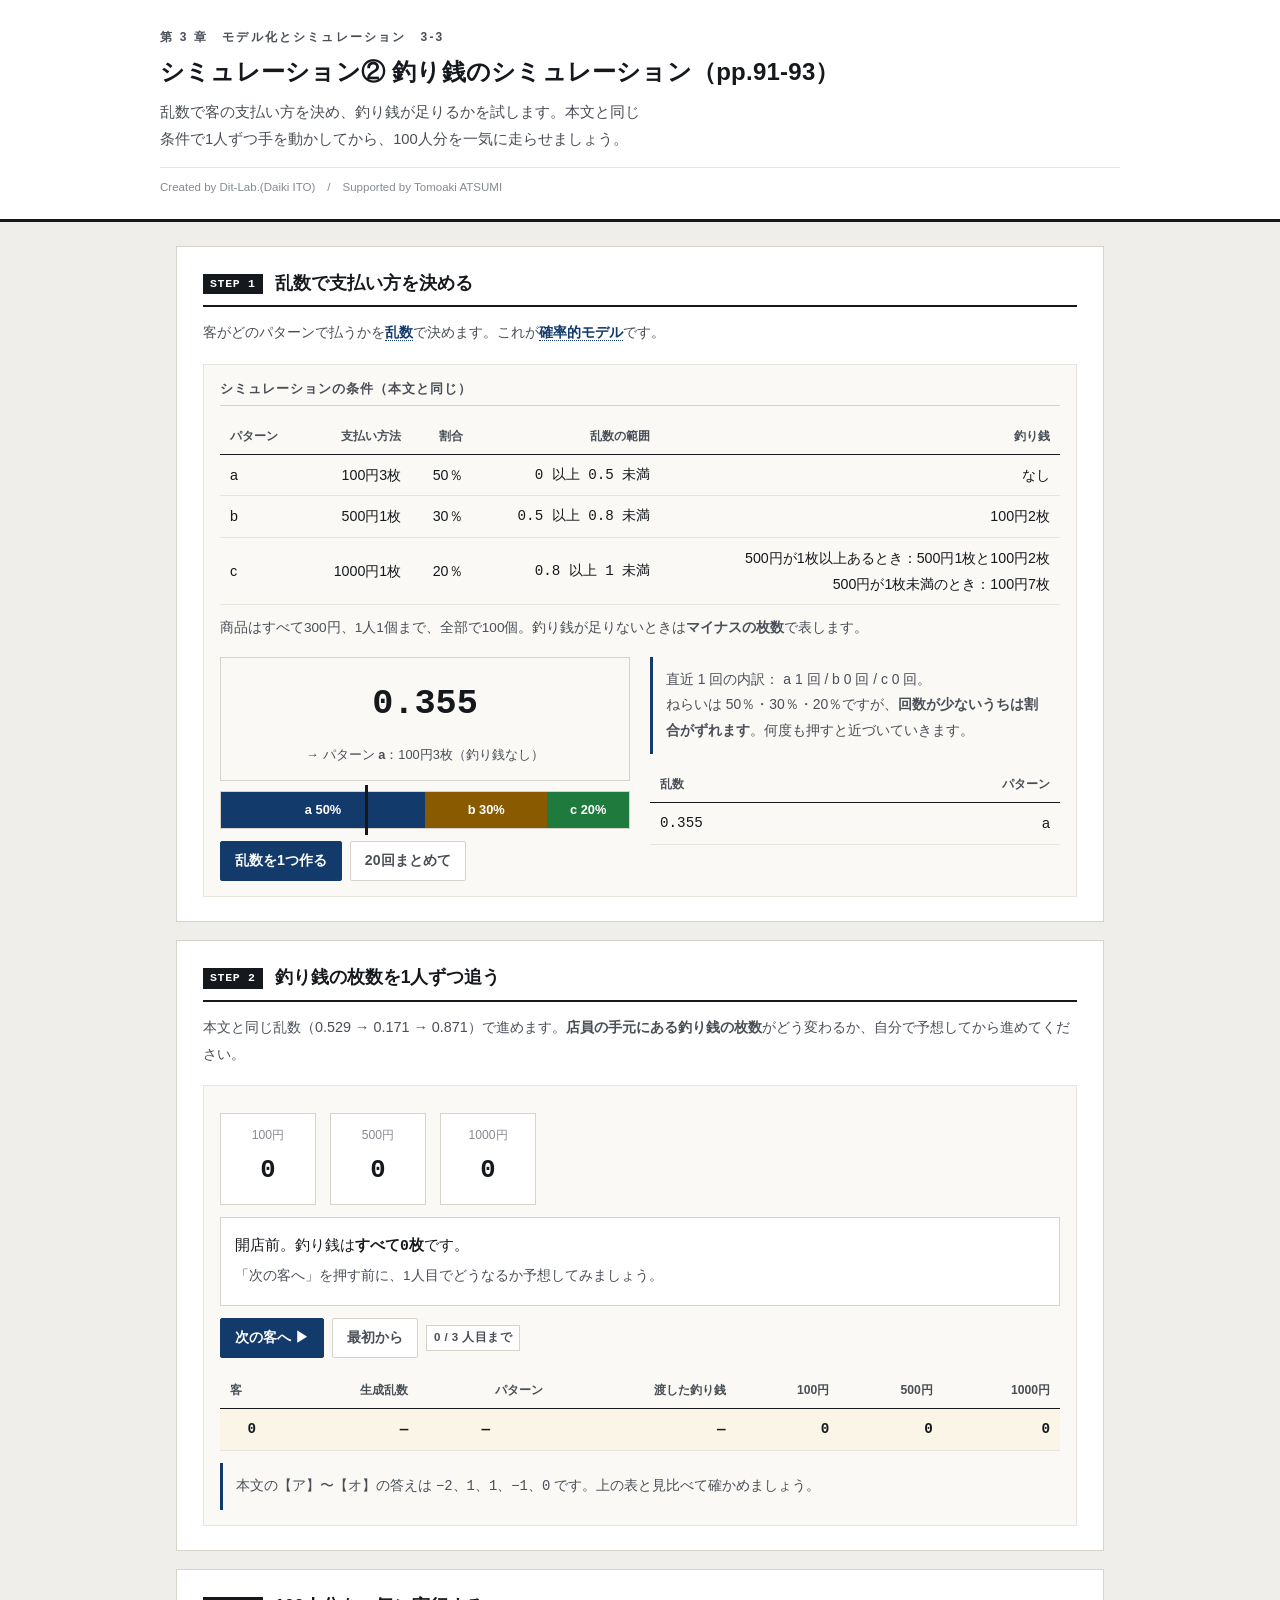
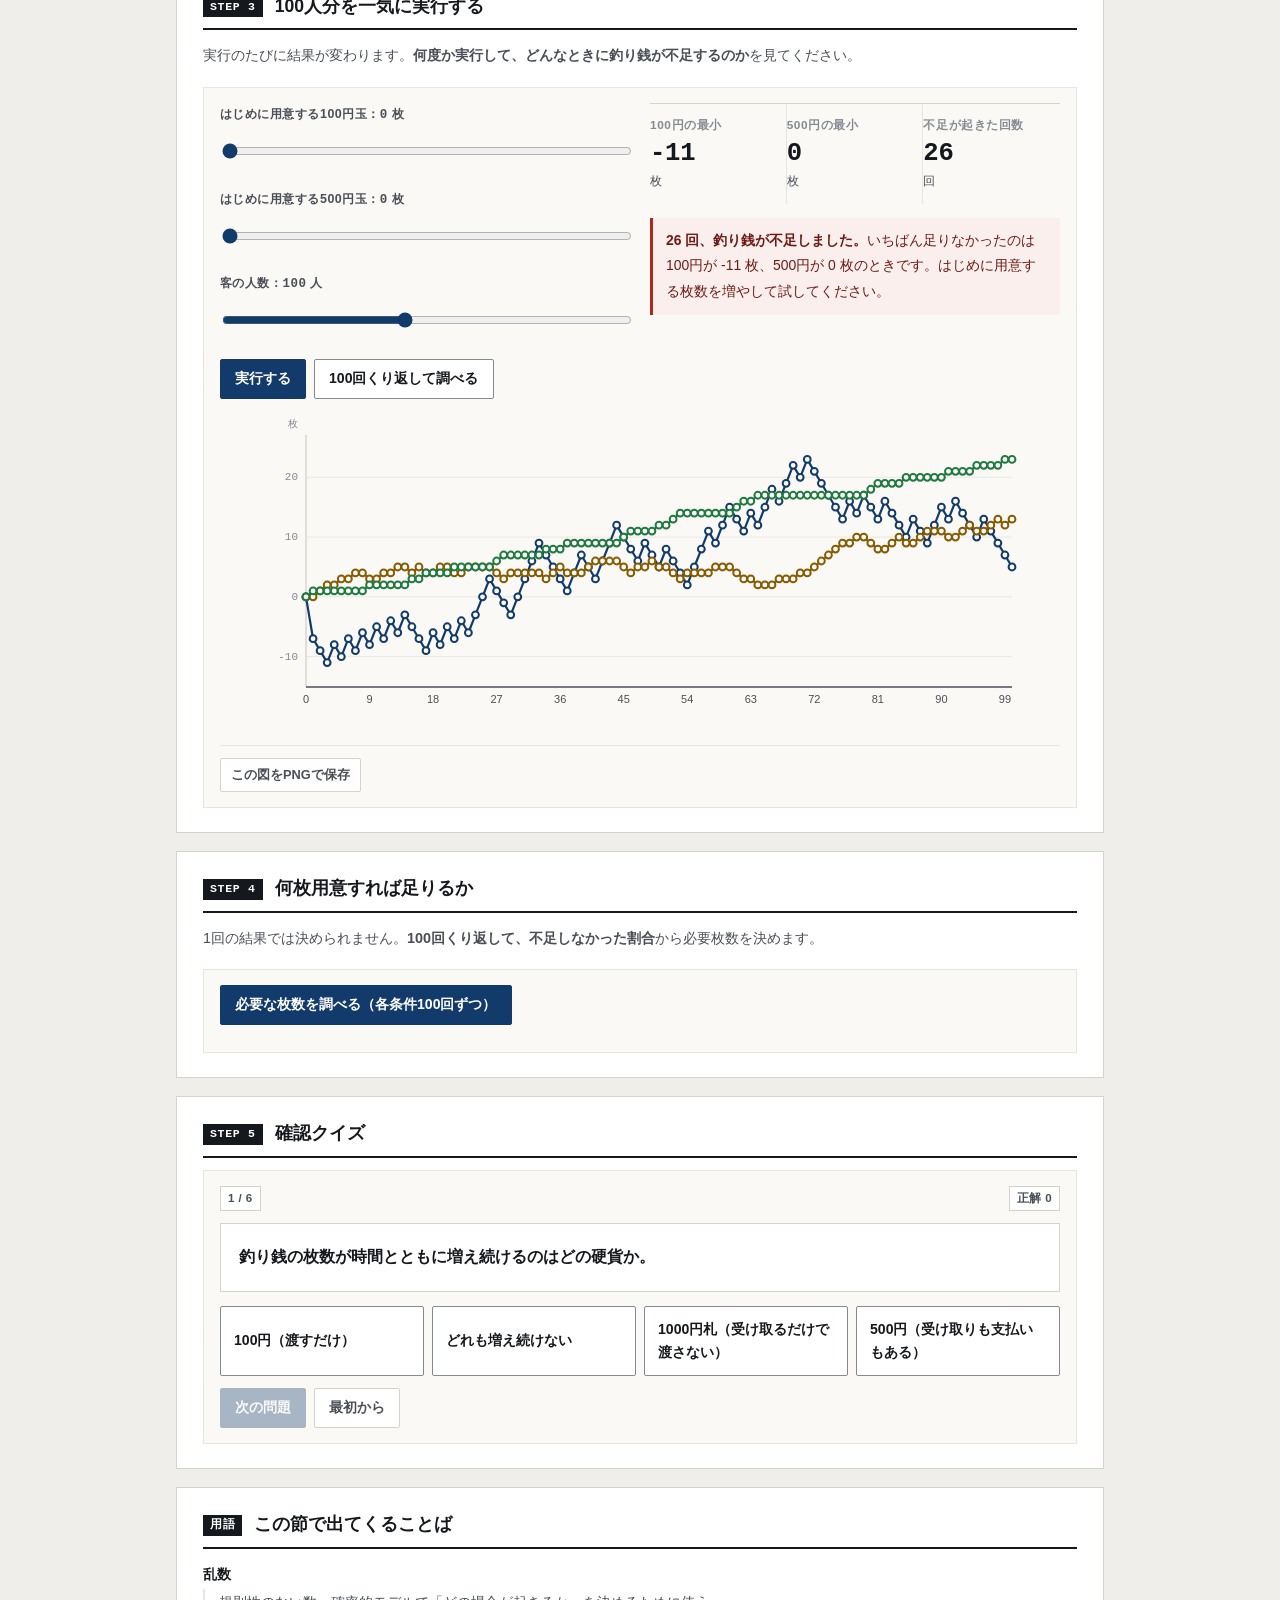
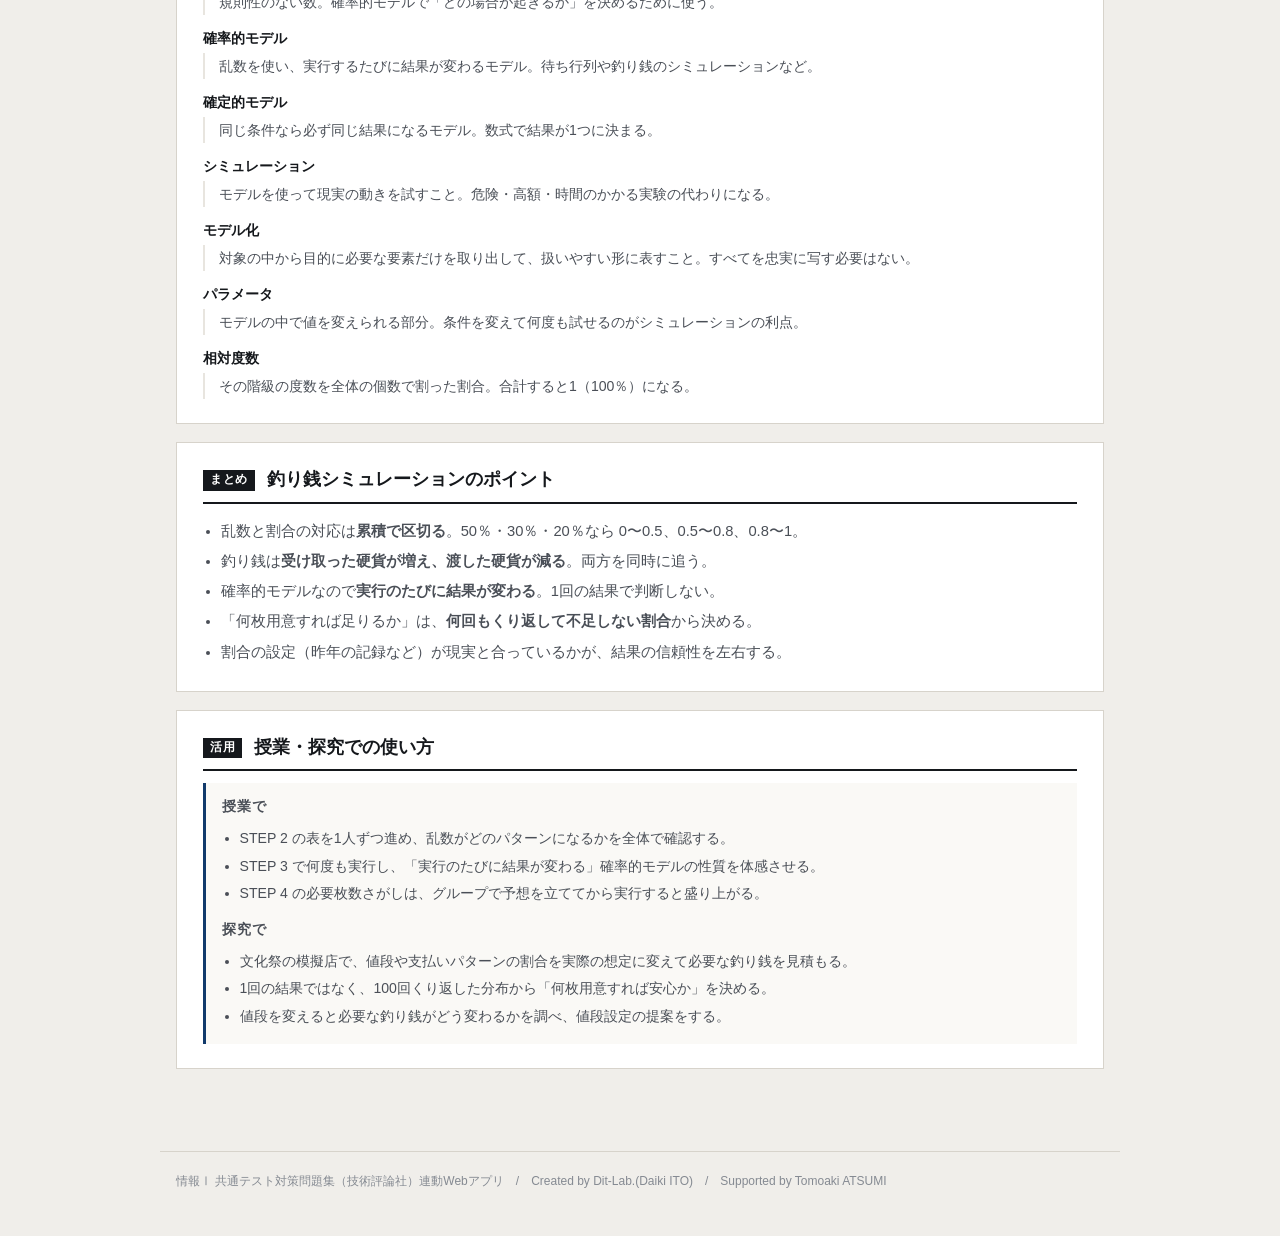
==== index.html @ d1edda66 "feat: Streamlit版を静的Webアプリ化。本文と同じ乱数で1人ずつ追跡・必要枚数の探索に対応" ====
<!DOCTYPE html>
<html lang="ja">
<head>
<meta charset="UTF-8">
<meta name="viewport" content="width=device-width, initial-scale=1.0">
<title>シミュレーション② 釣り銭のシミュレーション｜情報Ⅰ共通テスト対策問題集</title>
<meta name="description" content="乱数で客の支払い方を決め、釣り銭が足りるかを試します。本文と同じ条件で1人ずつ手を動かしてから、100人分を一気に走らせましょう。">
<link rel="icon" href="data:image/svg+xml,%3Csvg xmlns=%22http://www.w3.org/2000/svg%22 viewBox=%220 0 32 32%22%3E%3Crect width=%2232%22 height=%2232%22 fill=%22%2315181c%22/%3E%3Ctext x=%2216%22 y=%2222%22 font-size=%2218%22 font-family=%22monospace%22 fill=%22%23fff%22 text-anchor=%22middle%22%3E01%3C/text%3E%3C/svg%3E">
<link rel="stylesheet" href="css/style.css">
<link rel="stylesheet" href="css/app.css">
</head>
<body>

<header class="app-header">
  <div class="inner">
    <span class="eyebrow">第 3 章　モデル化とシミュレーション　3-3</span>
    <h1>シミュレーション② 釣り銭のシミュレーション（pp.91-93）</h1>
    <p class="lead">乱数で客の支払い方を決め、釣り銭が足りるかを試します。本文と同じ条件で1人ずつ手を動かしてから、100人分を一気に走らせましょう。</p>
    <p class="credit">Created by Dit-Lab.(Daiki ITO)　/　Supported by Tomoaki ATSUMI</p>
  </div>
</header>

<main class="wrap">
  <section class="step" id="step1">
    <h2><span class="no">STEP 1</span>乱数で支払い方を決める</h2>
    <p class="desc">客がどのパターンで払うかを<span class="term" data-t="乱数">乱数</span>で決めます。これが<span class="term" data-t="確率的モデル">確率的モデル</span>です。</p>

    <div class="panel">
      <h3>シミュレーションの条件（本文と同じ）</h3>
      <div class="tbl-scroll">
        <table class="tbl">
          <thead><tr><th>パターン</th><th>支払い方法</th><th>割合</th><th>乱数の範囲</th><th>釣り銭</th></tr></thead>
          <tbody>
            <tr><td>a</td><td>100円3枚</td><td>50％</td><td class="mono">0 以上 0.5 未満</td><td>なし</td></tr>
            <tr><td>b</td><td>500円1枚</td><td>30％</td><td class="mono">0.5 以上 0.8 未満</td><td>100円2枚</td></tr>
            <tr><td>c</td><td>1000円1枚</td><td>20％</td><td class="mono">0.8 以上 1 未満</td><td>500円が1枚以上あるとき：500円1枚と100円2枚<br>500円が1枚未満のとき：100円7枚</td></tr>
          </tbody>
        </table>
      </div>
      <p class="why" style="margin-top:10px">商品はすべて300円、1人1個まで、全部で100個。釣り銭が足りないときは<strong>マイナスの枚数</strong>で表します。</p>

      <div class="grid c2" style="margin-top:16px">
        <div>
          <div class="dice" id="dice">—<small>ボタンを押すと乱数を1つ作ります</small></div>
          <div class="patwrap">
            <div class="patbar" id="patbar">
              <span style="width:50%;background:#123a6b">a 50%</span>
              <span style="width:30%;background:#8a5a00">b 30%</span>
              <span style="width:20%;background:#1f7a3d">c 20%</span>
              <span class="marker" id="marker" style="left:0"></span>
            </div>
          </div>
          <div class="btn-row" style="margin-top:12px">
            <button class="btn primary" id="roll">乱数を1つ作る</button>
            <button class="btn ghost" id="roll20">20回まとめて</button>
          </div>
        </div>
        <div>
          <div class="note" id="diceNote">乱数が0.5未満ならパターンa、0.5以上0.8未満ならb、0.8以上ならcです。</div>
          <div class="tbl-scroll" style="margin-top:12px"><table class="tbl" id="rollTable"></table></div>
        </div>
      </div>
    </div>
  </section>

  <section class="step" id="step2">
    <h2><span class="no">STEP 2</span>釣り銭の枚数を1人ずつ追う</h2>
    <p class="desc">本文と同じ乱数（0.529 → 0.171 → 0.871）で進めます。<strong>店員の手元にある釣り銭の枚数</strong>がどう変わるか、自分で予想してから進めてください。</p>

    <div class="panel">
      <div class="coins" id="coins"></div>
      <div class="stepbox" id="stepBox" style="margin-top:12px;border:1px solid var(--rule);background:var(--paper);padding:14px;font-family:var(--mono);font-size:.92rem;line-height:2"></div>
      <div class="btn-row" style="margin-top:12px">
        <button class="btn primary" id="nextCust">次の客へ ▶</button>
        <button class="btn ghost" id="resetCust">最初から</button>
        <span class="badge" id="custBadge"></span>
      </div>
      <div class="tbl-scroll" style="margin-top:14px"><table class="tbl" id="simTable"></table></div>
      <div class="note info" style="margin-top:12px">
        本文の【ア】〜【オ】の答えは <span class="mono">−2、1、1、−1、0</span> です。上の表と見比べて確かめましょう。
      </div>
    </div>
  </section>

  <section class="step" id="step3">
    <h2><span class="no">STEP 3</span>100人分を一気に実行する</h2>
    <p class="desc">実行のたびに結果が変わります。<strong>何度か実行して、どんなときに釣り銭が不足するのか</strong>を見てください。</p>
    <div class="panel">
      <div class="grid c2">
        <div>
          <label class="fld" for="init100">はじめに用意する100円玉：<span class="mono" id="init100V">0</span> 枚</label>
          <input type="range" id="init100" min="0" max="60" step="1" value="0">
          <label class="fld" style="margin-top:10px" for="init500">はじめに用意する500円玉：<span class="mono" id="init500V">0</span> 枚</label>
          <input type="range" id="init500" min="0" max="40" step="1" value="0">
          <label class="fld" style="margin-top:10px" for="nCust">客の人数：<span class="mono" id="nCustV">100</span> 人</label>
          <input type="range" id="nCust" min="20" max="200" step="10" value="100">
          <div class="btn-row" style="margin-top:12px">
            <button class="btn primary" id="run100">実行する</button>
            <button class="btn" id="run100x">100回くり返して調べる</button>
          </div>
        </div>
        <div>
          <div class="metrics">
            <div class="metric"><div class="k">100円の最小</div><div class="v" id="min100">—</div><div class="s">枚</div></div>
            <div class="metric"><div class="k">500円の最小</div><div class="v" id="min500">—</div><div class="s">枚</div></div>
            <div class="metric"><div class="k">不足が起きた回数</div><div class="v" id="shortCnt">—</div><div class="s">回</div></div>
          </div>
          <div class="note" id="runNote" style="margin-top:14px">「実行する」を押してください。</div>
        </div>
      </div>
      <div id="runChart" style="margin-top:14px"></div>
      <div class="toolbar" id="runTools"></div>
    </div>
  </section>

  <section class="step" id="step4">
    <h2><span class="no">STEP 4</span>何枚用意すれば足りるか</h2>
    <p class="desc">1回の結果では決められません。<strong>100回くり返して、不足しなかった割合</strong>から必要枚数を決めます。</p>
    <div class="panel">
      <div class="btn-row">
        <button class="btn primary" id="findNeed">必要な枚数を調べる（各条件100回ずつ）</button>
      </div>
      <div class="note" id="needNote" hidden style="margin-top:12px"></div>
      <div class="tbl-scroll" style="margin-top:12px"><table class="tbl" id="needTable"></table></div>
    </div>
  </section>

  <section class="step" id="step5">
    <h2><span class="no">STEP 5</span>確認クイズ</h2>
    <div class="panel">
      <div class="qhead">
        <span class="badge" id="qProgress">1 / 1</span>
        <span class="badge">正解 <span class="score" id="qScore">0</span></span>
      </div>
      <div class="card-q"><div class="q-scene" id="qText"></div></div>
      <div class="choice4" id="qChoices"></div>
      <div class="note" id="qFb" hidden style="margin-top:12px"></div>
      <div class="btn-row" style="margin-top:12px">
        <button class="btn primary" id="qNext" disabled>次の問題</button>
        <button class="btn ghost" id="qReset">最初から</button>
      </div>
    </div>
  </section>

  <section class="step" id="glossary">
    <h2><span class="no">用語</span>この節で出てくることば</h2>
    <div id="glossBox"></div>
  </section>

  <section class="step">
    <h2><span class="no">まとめ</span>釣り銭シミュレーションのポイント</h2>
    <ul style="margin:0;padding-left:1.2em;color:var(--ink-2);font-size:.92rem;line-height:2.05">
      <li>乱数と割合の対応は<strong>累積で区切る</strong>。50％・30％・20％なら 0〜0.5、0.5〜0.8、0.8〜1。</li>
      <li>釣り銭は<strong>受け取った硬貨が増え、渡した硬貨が減る</strong>。両方を同時に追う。</li>
      <li>確率的モデルなので<strong>実行のたびに結果が変わる</strong>。1回の結果で判断しない。</li>
      <li>「何枚用意すれば足りるか」は、<strong>何回もくり返して不足しない割合</strong>から決める。</li>
      <li>割合の設定（昨年の記録など）が現実と合っているかが、結果の信頼性を左右する。</li>
    </ul>
  </section>

  <section class="step">
    <h2><span class="no">活用</span>授業・探究での使い方</h2>
    <div class="use-note">
      <h3>授業で</h3>
      <ul>
        <li>STEP 2 の表を1人ずつ進め、乱数がどのパターンになるかを全体で確認する。</li>
        <li>STEP 3 で何度も実行し、「実行のたびに結果が変わる」確率的モデルの性質を体感させる。</li>
        <li>STEP 4 の必要枚数さがしは、グループで予想を立ててから実行すると盛り上がる。</li>
      </ul>
      <h3 style="margin-top:12px">探究で</h3>
      <ul>
        <li>文化祭の模擬店で、値段や支払いパターンの割合を実際の想定に変えて必要な釣り銭を見積もる。</li>
        <li>1回の結果ではなく、100回くり返した分布から「何枚用意すれば安心か」を決める。</li>
        <li>値段を変えると必要な釣り銭がどう変わるかを調べ、値段設定の提案をする。</li>
      </ul>
    </div>
  </section>

</main>

<footer class="app-footer">
  情報Ⅰ 共通テスト対策問題集（技術評論社）連動Webアプリ　/　Created by Dit-Lab.(Daiki ITO)　/　Supported by Tomoaki ATSUMI
</footer>

<script src="js/tools.js"></script>
<script src="js/chart.js"></script>
<script src="js/terms.js"></script>
<script src="js/app.js"></script>
</body>
</html>
---- css/style.css ----
/* =========================================================
   情報Ⅰ 共通テスト対策問題集 — Web アプリ共通スタイル
   紙面（参考書）に寄せた設計。装飾色は使わず、色は意味を持つときだけ。
   ========================================================= */

:root{
  --paper:#ffffff;
  --paper-2:#faf9f6;      /* うすい紙 */
  --bg:#f0eeea;           /* 台紙 */
  --ink:#15181c;
  --ink-2:#4a4f57;
  --ink-3:#858a92;
  --rule:#d7d3cb;         /* 罫線 */
  --rule-2:#e8e5df;
  --accent:#123a6b;       /* 濃紺。主要操作と現在地だけに使う */
  --accent-w:#e9eef6;
  --zero:#c0392b;         /* 左＝0 */
  --one:#1d4ed8;          /* 右＝1 */
  --ok:#1f7a3d;   --ok-bg:#eef6f0;
  --ng:#b3261e;   --ng-bg:#fbefee;
  --warn:#8a5a00; --warn-bg:#fbf5e8;
  --font:"Hiragino Kaku Gothic ProN","Hiragino Sans","Yu Gothic Medium","Yu Gothic",
         "Noto Sans JP",Meiryo,-apple-system,BlinkMacSystemFont,sans-serif;
  --mono:"SFMono-Regular",Menlo,Consolas,"Courier New",monospace;
}

*{box-sizing:border-box}
[hidden]{display:none !important}
html{-webkit-text-size-adjust:100%}
body{
  margin:0; background:var(--bg); color:var(--ink);
  font-family:var(--font); font-size:16px; line-height:1.85;
  font-feature-settings:"palt" 1;
}
h1,h2,h3,h4{line-height:1.45; margin:0; font-weight:700}
p{margin:0 0 .75em} p:last-child{margin-bottom:0}
a{color:var(--accent)}

/* ---------- 標題 ---------- */
.app-header{background:var(--paper); border-bottom:3px solid var(--ink); padding:26px 20px 20px}
.app-header .inner{max-width:960px; margin:0 auto}
.app-header .eyebrow{
  font-size:.75rem; font-weight:700; color:var(--ink-2); letter-spacing:.18em;
  display:block; margin-bottom:7px;
}
.app-header h1{font-size:1.5rem; letter-spacing:.01em}
.app-header .lead{font-size:.92rem; color:var(--ink-2); margin-top:9px; max-width:60ch}
.app-header .credit{
  font-size:.72rem; color:var(--ink-3); margin-top:14px;
  padding-top:9px; border-top:1px solid var(--rule-2);
}

/* ---------- 版面 ---------- */
.wrap{max-width:960px; margin:0 auto; padding:24px 16px 64px}
.step{background:var(--paper); border:1px solid var(--rule); padding:24px 26px; margin-bottom:18px}
.step > h2{
  display:flex; align-items:baseline; gap:12px; font-size:1.1rem;
  padding-bottom:9px; border-bottom:2px solid var(--ink); margin-bottom:12px;
}
.step > h2 .no{
  flex:none; font-family:var(--mono); font-size:.72rem; font-weight:700;
  background:var(--ink); color:var(--paper); padding:2px 7px; letter-spacing:.06em;
  position:relative; top:-2px;
}
.step > .desc{color:var(--ink-2); font-size:.9rem; margin-bottom:18px}
.step[hidden]{display:none}

.grid{display:grid; gap:20px}
.grid > *{min-width:0}          /* 子の中身で列が広がるのを防ぐ */
@media(min-width:800px){ .grid.c2{grid-template-columns:1fr 1fr} }

.panel{border:1px solid var(--rule-2); background:var(--paper-2); padding:15px 16px; min-width:0}
.panel > h3{
  font-size:.8rem; font-weight:700; color:var(--ink-2); letter-spacing:.08em;
  margin-bottom:12px; padding-bottom:6px; border-bottom:1px solid var(--rule);
}

/* ---------- 部品 ---------- */
.btn{
  appearance:none; border:1px solid var(--ink-3); background:var(--paper); color:var(--ink);
  font-family:inherit; font-size:.88rem; font-weight:700; padding:8px 14px;
  border-radius:2px; cursor:pointer; min-height:40px; line-height:1.4;
  transition:background .12s, border-color .12s, color .12s;
}
.btn:hover:not(:disabled){background:var(--accent-w); border-color:var(--accent); color:var(--accent)}
.btn:disabled{opacity:.35; cursor:not-allowed}
.btn.primary{background:var(--accent); color:var(--paper); border-color:var(--accent)}
.btn.primary:hover:not(:disabled){background:#0d2c53; color:var(--paper)}
.btn.ghost{border-color:var(--rule); color:var(--ink-2)}
.btn.sm{font-size:.8rem; padding:5px 10px; min-height:34px}
.btn-row{display:flex; flex-wrap:wrap; gap:8px; align-items:center}

/* タブ（見出し下線式） */
.seg{display:flex; gap:0; border-bottom:1px solid var(--rule)}
.seg button{
  appearance:none; border:0; background:transparent; font-family:inherit; font-size:.88rem;
  font-weight:700; color:var(--ink-3); padding:9px 4px; margin-right:26px; cursor:pointer;
  border-bottom:3px solid transparent; margin-bottom:-1px; min-height:40px;
}
.seg button:hover{color:var(--ink-2)}
.seg button[aria-pressed="true"]{color:var(--ink); border-bottom-color:var(--accent)}

label.fld{display:block; font-size:.78rem; font-weight:700; color:var(--ink-2); margin-bottom:5px; letter-spacing:.04em}
input[type=text], textarea, input[type=number]{
  width:100%; font-family:inherit; font-size:1rem; color:var(--ink);
  border:1px solid var(--ink-3); border-radius:2px; padding:9px 11px;
  background:var(--paper); min-height:42px;
}
input:focus, textarea:focus{outline:2px solid var(--accent); outline-offset:-1px; border-color:var(--accent)}
.btn:focus-visible, .seg button:focus-visible, .node-card:focus-visible{outline:2px solid var(--accent); outline-offset:2px}
textarea{resize:vertical; line-height:1.7}
.mono{font-family:var(--mono)}

table.tbl{width:100%; border-collapse:collapse; font-size:.89rem}
table.tbl th, table.tbl td{border-bottom:1px solid var(--rule-2); padding:7px 10px; text-align:right}
table.tbl th:first-child, table.tbl td:first-child{text-align:left}
table.tbl thead th{border-bottom:1.5px solid var(--ink); font-size:.76rem; color:var(--ink-2); font-weight:700; white-space:nowrap}
.tbl-scroll{overflow-x:auto; -webkit-overflow-scrolling:touch; max-width:100%}

.note{padding:10px 13px; font-size:.87rem; border-left:3px solid var(--ink-3); background:var(--paper-2)}
.note.ok{background:var(--ok-bg); border-left-color:var(--ok); color:#123f22}
.note.ng{background:var(--ng-bg); border-left-color:var(--ng); color:#6d1a15}
.note.info{background:var(--paper-2); border-left-color:var(--accent); color:var(--ink-2)}
.note.warn{background:var(--warn-bg); border-left-color:var(--warn); color:#5c3d00}
.note[hidden]{display:none}

.badge{
  display:inline-block; font-size:.72rem; font-weight:700; padding:1px 7px;
  border:1px solid var(--rule); color:var(--ink-2); background:var(--paper); letter-spacing:.04em;
}

/* 数値は罫線で仕切るだけ。カードにしない */
.metrics{display:flex; flex-wrap:wrap; gap:0; border-top:1px solid var(--rule)}
.metric{flex:1 1 130px; padding:11px 14px 11px 0; border-right:1px solid var(--rule-2)}
.metric:last-child{border-right:0}
.metric .k{font-size:.74rem; color:var(--ink-3); font-weight:700; letter-spacing:.05em}
.metric .v{font-size:1.6rem; font-weight:700; line-height:1.3; font-family:var(--mono); letter-spacing:-.01em}
.metric .s{font-size:.76rem; color:var(--ink-2)}

.bit0{color:var(--zero); font-weight:700}
.bit1{color:var(--one); font-weight:700}

.app-footer{
  max-width:960px; margin:0 auto; padding:18px 16px 44px; color:var(--ink-3);
  font-size:.75rem; border-top:1px solid var(--rule);
}
.sr-only{position:absolute;width:1px;height:1px;overflow:hidden;clip:rect(0 0 0 0);white-space:nowrap}

@media(max-width:640px){
  body{font-size:15px}
  .app-header{padding:20px 16px 16px}
  .app-header h1{font-size:1.16rem}
  .wrap{padding:16px 12px 52px}
  .step{padding:18px 15px}
  .seg button{margin-right:18px; font-size:.84rem}
  .metric{flex-basis:50%; border-right:0}
}
@media (prefers-reduced-motion:reduce){ *{animation:none!important; transition:none!important} }

/* ---------- 自分のデータ・共有・印刷 ---------- */
.toolbar{display:flex; flex-wrap:wrap; gap:8px; align-items:center; margin-top:12px;
  padding-top:12px; border-top:1px solid var(--rule-2)}
.toolbar .hint{font-size:.78rem; color:var(--ink-3)}
.paste-area{width:100%; min-height:110px; font-family:var(--mono); font-size:.86rem}
.use-note{background:var(--paper-2); border-left:3px solid var(--accent); padding:14px 16px; font-size:.88rem}
.use-note h3{font-size:.86rem; letter-spacing:.06em; margin-bottom:8px; color:var(--ink-2)}
.use-note ol, .use-note ul{margin:0; padding-left:1.25em; line-height:1.95; color:var(--ink-2)}

@media print{
  body{background:#fff}
  .app-header{border-bottom:2px solid #000}
  .step{border:1px solid #bbb; break-inside:avoid; page-break-inside:avoid; margin-bottom:12px}
  .btn, .seg, .toolbar, input[type=range]{display:none !important}
  .note{border-left-width:2px}
  a[href]:after{content:""}
}

/* ---------- 入力グリッド ---------- */
.dg-scroll{overflow:auto; -webkit-overflow-scrolling:touch; border:1px solid var(--rule); background:var(--paper); max-height:420px}
table.dg{border-collapse:collapse; font-family:var(--mono); font-size:.9rem; min-width:100%}
table.dg th, table.dg td{border:1px solid var(--rule-2); padding:0}
table.dg thead th{background:var(--paper-2); position:sticky; top:0; z-index:2}
table.dg .dg-n{background:var(--paper-2); color:var(--ink-3); font-size:.76rem; font-weight:400;
  text-align:center; min-width:34px; padding:0 4px; position:sticky; left:0; z-index:1}
table.dg .dg-corner{background:var(--paper-2); min-width:34px; position:sticky; left:0; z-index:3}
table.dg .dg-act{background:var(--paper-2); width:34px}
.dg-h, .dg-c{width:100%; min-width:96px; border:0; background:transparent; font-family:inherit;
  font-size:.9rem; padding:8px 9px; color:var(--ink); min-height:38px}
.dg-h{font-weight:700; font-family:var(--font); font-size:.82rem; color:var(--ink-2)}
.dg-c.num{text-align:right}
.dg-c:focus, .dg-h:focus{outline:2px solid var(--accent); outline-offset:-2px; background:var(--accent-w)}
.dg-del{border:0; background:transparent; color:var(--ink-3); cursor:pointer; width:32px; height:34px; font-size:1rem}
.dg-del:hover{color:var(--ng)}
.dg-tools{display:flex; flex-wrap:wrap; gap:8px; align-items:center; margin-top:10px}
.dg-hint{font-size:.76rem; color:var(--ink-3)}

/* ---------- ファイル読み込み ---------- */
.filebox{display:flex; flex-wrap:wrap; gap:10px; align-items:center; padding:12px;
  border:1px dashed var(--rule); background:var(--paper-2)}
.filebox input[type=file]{font-size:.85rem; font-family:inherit; max-width:100%}
.filebox .sel{max-width:220px}
.filelabel{display:inline-flex; align-items:center; gap:6px; font-size:.85rem; font-weight:700;
  border:1px solid var(--ink-3); background:var(--paper); padding:8px 14px; border-radius:2px; cursor:pointer; min-height:40px}
.filelabel:hover{border-color:var(--accent); color:var(--accent); background:var(--accent-w)}
.filelabel input{display:none}

/* ---------- 用語解説 ---------- */
.term{position:relative; border-bottom:1.5px dotted var(--accent); cursor:help; color:var(--accent); font-weight:700}
.term .term-pop{display:none; position:absolute; left:0; top:1.7em; z-index:50; width:min(300px,78vw);
  background:var(--paper); border:1px solid var(--ink-3); box-shadow:0 6px 20px rgba(0,0,0,.14);
  padding:10px 12px; font-size:.82rem; font-weight:400; color:var(--ink-2); line-height:1.75;
  border-left:3px solid var(--accent); cursor:auto; text-align:left}
.term .term-pop b{display:block; color:var(--ink); font-size:.86rem; margin-bottom:3px}
.term.open .term-pop{display:block}
dl.gloss{margin:0; font-size:.88rem}
dl.gloss dt{font-weight:700; color:var(--ink); margin-top:10px}
dl.gloss dt:first-child{margin-top:0}
dl.gloss dd{margin:2px 0 0; color:var(--ink-2); line-height:1.85; padding-left:1em; border-left:2px solid var(--rule-2)}
@media print{ .term{border-bottom:0; color:inherit} .term .term-pop{display:none !important} }

/* ---------- スマホ・タブレット ---------- */
@media (max-width:1024px){
  /* iOS で入力時に画面が勝手に拡大するのを防ぐ（16px 未満だとズームする） */
  input[type=text], input[type=number], textarea, select, .dg-c, .dg-h{ font-size:16px }
  .dg-c, .dg-h{ min-width:110px }
}
@media (max-width:820px){
  .grid.c2{grid-template-columns:1fr}
  .dg-scroll{max-height:340px}
  .filebox{flex-direction:column; align-items:stretch}
  .filebox .sel{max-width:100%}
  .term .term-pop{left:auto; right:0; width:min(280px,86vw)}
}
@media (max-width:480px){
  .step > h2{font-size:1rem; flex-wrap:wrap}
  .metrics{gap:0}
  .metric{flex-basis:50%; padding-right:10px}
  .metric .v{font-size:1.3rem}
  .btn{padding:8px 12px}
  .dg-tools{gap:6px}
  .dg-hint{width:100%}
}
/* タッチ操作でのスクロールを滑らかに */
.tbl-scroll, .dg-scroll, .tree-box{ -webkit-overflow-scrolling:touch; overscroll-behavior-x:contain }
---- css/app.css ----
.qhead{display:flex; justify-content:space-between; align-items:center; margin-bottom:12px}
.card-q{border:1px solid var(--rule); background:var(--paper); padding:18px; margin-bottom:14px}
.q-scene{font-size:1rem; font-weight:700; line-height:1.9}
.choice4{display:grid; gap:8px; grid-template-columns:repeat(auto-fit,minmax(160px,1fr))}
.choice4 .btn{text-align:left; line-height:1.65; padding:11px 13px}
.choice4 .btn.correct{background:var(--ok-bg); border-color:var(--ok); color:var(--ok)}
.choice4 .btn.wrong{background:var(--ng-bg); border-color:var(--ng); color:var(--ng)}
.choice4.locked{pointer-events:none}
.sel{width:100%; font-family:inherit; font-size:.95rem; padding:9px 11px; min-height:42px;
  border:1px solid var(--ink-3); border-radius:2px; background:var(--paper); color:var(--ink)}
input[type=range]{width:100%; accent-color:var(--accent); height:34px}
.why{font-size:.85rem; color:var(--ink-2); line-height:1.85}
.eqbox{font-family:var(--mono); font-size:1.02rem; font-weight:700; text-align:center; padding:14px;
  border:1px solid var(--rule); background:var(--paper-2); line-height:1.8}
.blankin{border:1.5px solid var(--accent); background:#fff; padding:6px 8px; text-align:center;
  font-family:var(--mono); min-height:38px; font-size:.95rem; max-width:120px}
.blankin.ok{border-color:var(--ok); background:var(--ok-bg)}
.blankin.ng{border-color:var(--ng); background:var(--ng-bg)}
table.tbl td .blankin{width:100%; max-width:none}
#simTable td{font-family:var(--mono); text-align:right}
#simTable td:first-child, #simTable td:nth-child(3){text-align:center}
#simTable tr.now td{background:var(--warn-bg); font-weight:700}
#simTable td.neg{color:var(--ng); font-weight:700}
.dice{font-family:var(--mono); font-size:2.2rem; font-weight:700; text-align:center; padding:14px;
  border:1px solid var(--rule); background:var(--paper-2)}
.dice small{display:block; font-family:var(--font); font-size:.8rem; color:var(--ink-2); font-weight:400; margin-top:6px}
.patbar{display:flex; height:38px; border:1px solid var(--rule); overflow:hidden; margin-top:10px}
.patbar span{display:flex; align-items:center; justify-content:center; font-size:.8rem; font-weight:700; color:#fff; position:relative}
.patbar .marker{position:absolute; top:-6px; width:3px; height:50px; background:var(--ink); z-index:2; transition:left .3s ease}
.patwrap{position:relative}
.coins{display:flex; gap:14px; flex-wrap:wrap; margin-top:12px}
.coin{border:1px solid var(--rule); background:var(--paper); padding:10px 16px; text-align:center; min-width:96px}
.coin .k{font-size:.76rem; color:var(--ink-3)}
.coin .v{font-family:var(--mono); font-size:1.6rem; font-weight:700}
.coin.neg .v{color:var(--ng)}
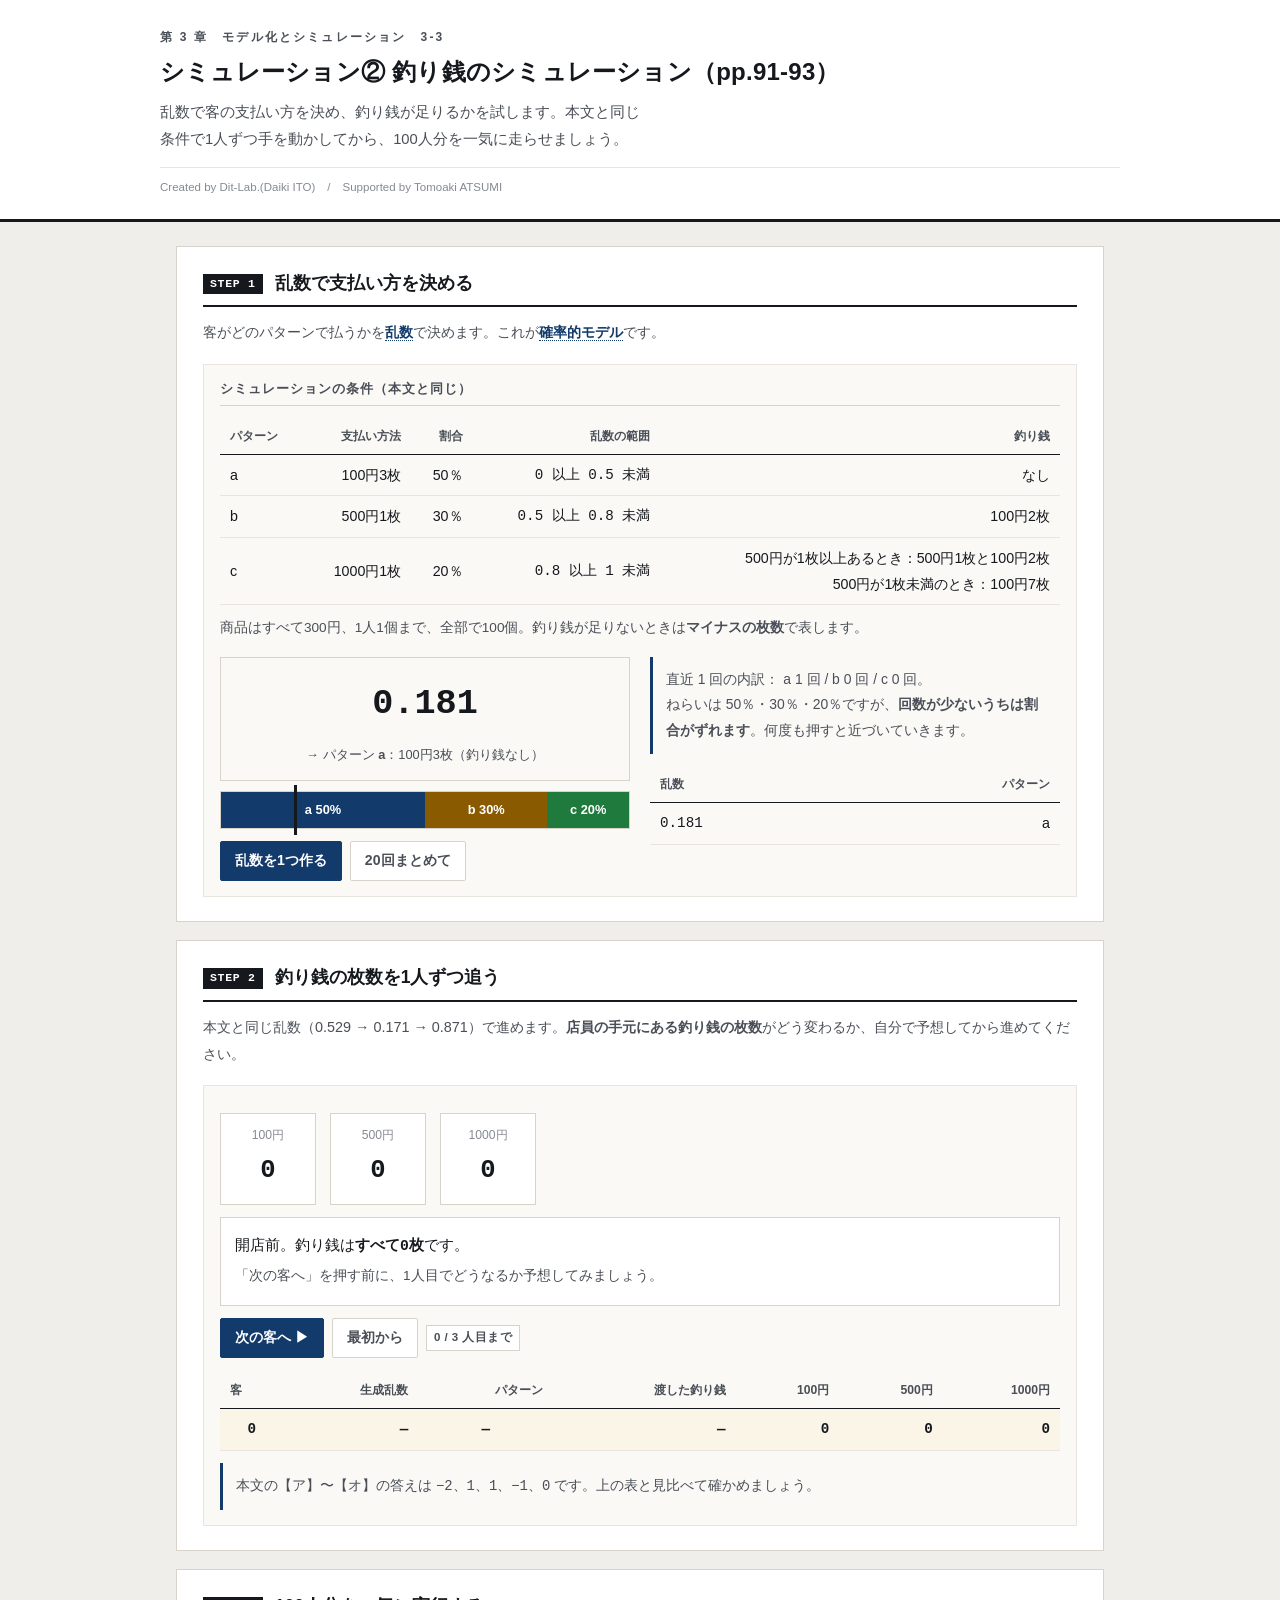
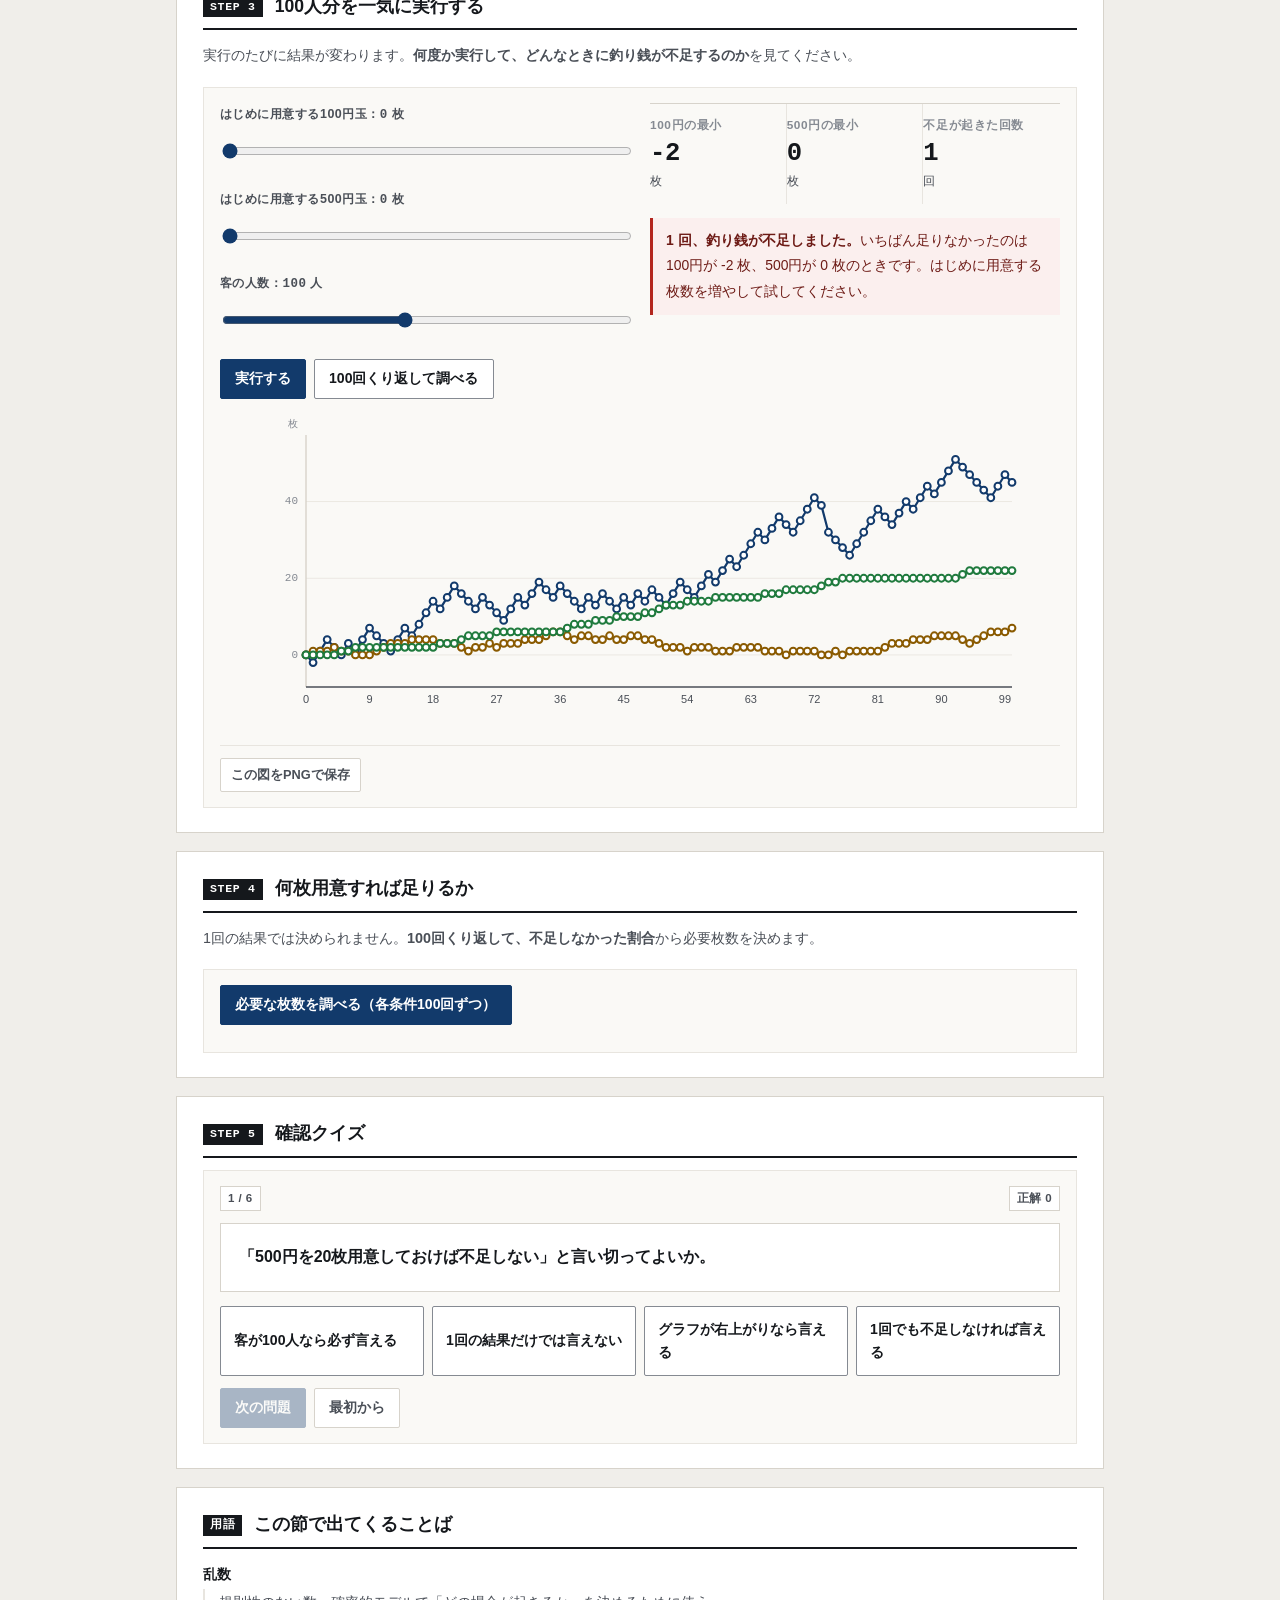
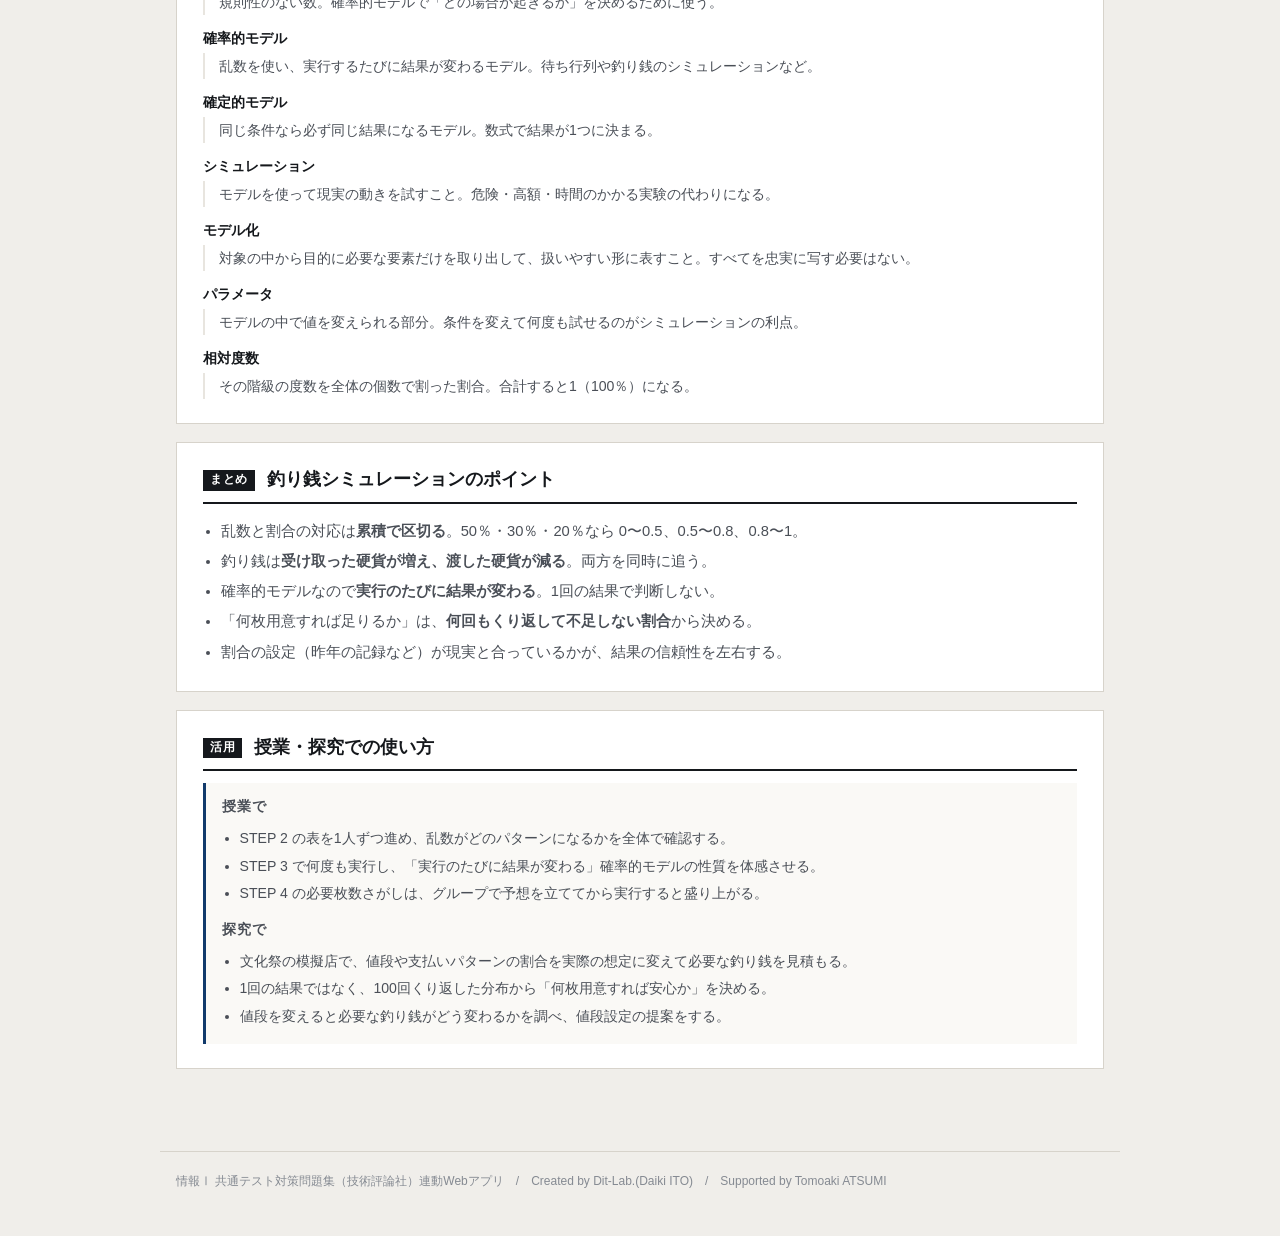
==== commit 5daef957: "chore: CSS/JSにキャッシュバスターを付与（更新が確実に反映されるように）" ====
--- a/index.html
+++ b/index.html
@@ -6,8 +6,8 @@
 <title>シミュレーション② 釣り銭のシミュレーション｜情報Ⅰ共通テスト対策問題集</title>
 <meta name="description" content="乱数で客の支払い方を決め、釣り銭が足りるかを試します。本文と同じ条件で1人ずつ手を動かしてから、100人分を一気に走らせましょう。">
 <link rel="icon" href="data:image/svg+xml,%3Csvg xmlns=%22http://www.w3.org/2000/svg%22 viewBox=%220 0 32 32%22%3E%3Crect width=%2232%22 height=%2232%22 fill=%22%2315181c%22/%3E%3Ctext x=%2216%22 y=%2222%22 font-size=%2218%22 font-family=%22monospace%22 fill=%22%23fff%22 text-anchor=%22middle%22%3E01%3C/text%3E%3C/svg%3E">
-<link rel="stylesheet" href="css/style.css">
-<link rel="stylesheet" href="css/app.css">
+<link rel="stylesheet" href="css/style.css?v=239696b1">
+<link rel="stylesheet" href="css/app.css?v=f16fe81f">
 </head>
 <body>
 
@@ -182,9 +182,9 @@
   情報Ⅰ 共通テスト対策問題集（技術評論社）連動Webアプリ　/　Created by Dit-Lab.(Daiki ITO)　/　Supported by Tomoaki ATSUMI
 </footer>
 
-<script src="js/tools.js"></script>
-<script src="js/chart.js"></script>
-<script src="js/terms.js"></script>
-<script src="js/app.js"></script>
+<script src="js/tools.js?v=c07db610"></script>
+<script src="js/chart.js?v=fb6e3be1"></script>
+<script src="js/terms.js?v=eed9ff1d"></script>
+<script src="js/app.js?v=c9d56473"></script>
 </body>
 </html>
--- a/css/style.css
+++ b/css/style.css
@@ -242,3 +242,28 @@
 }
 /* タッチ操作でのスクロールを滑らかに */
 .tbl-scroll, .dg-scroll, .tree-box{ -webkit-overflow-scrolling:touch; overscroll-behavior-x:contain }
+
+/* 幅指定つきの入力欄がスマートフォンではみ出さないようにする */
+input[type=text], input[type=number], input[type=search], textarea, select{ max-width:100% }
+.btn-row > label{ min-width:0; max-width:100% }
+.btn-row > label input, .btn-row > label select{ max-width:100% }
+
+/* 共通：○×判定・並べかえ（quiz.js 用） */
+.abcde{border:1px solid var(--rule); border-radius:3px; overflow:hidden}
+.abcde > div{border-top:1px solid var(--rule); padding:10px 12px}
+.abcde > div:first-child{border-top:0}
+.abcde .st{display:flex; gap:10px; align-items:flex-start; flex-wrap:wrap}
+.abcde .st .k{font-weight:700; font-family:var(--mono); min-width:1.4em}
+.abcde .st .t{flex:1; min-width:12em}
+.abcde .jb{display:flex; gap:6px}
+.abcde .jb .btn{min-width:3.4em; padding:6px 10px; text-align:center}
+.prep{display:grid; grid-template-columns:repeat(auto-fit,minmax(150px,1fr)); gap:10px; margin-top:10px}
+.prep .slot{border:1px dashed var(--ink-3); border-radius:3px; padding:10px; min-height:92px; background:var(--paper)}
+.prep .slot.filled{border-style:solid}
+.prep .slot .tag{font:700 .74rem/1.4 var(--mono); color:var(--accent); display:block; margin-bottom:6px}
+.prep .slot .txt{font-size:.86rem; line-height:1.7}
+.cards{display:flex; flex-wrap:wrap; gap:8px; margin-top:10px}
+.cards .c{border:1px solid var(--ink-3); border-radius:3px; padding:9px 12px; background:var(--paper);
+  cursor:pointer; font-size:.88rem; max-width:100%; text-align:left; font-family:inherit; color:var(--ink)}
+.cards .c:hover{background:var(--warn-bg)}
+.cards .c.used{opacity:.35; pointer-events:none}
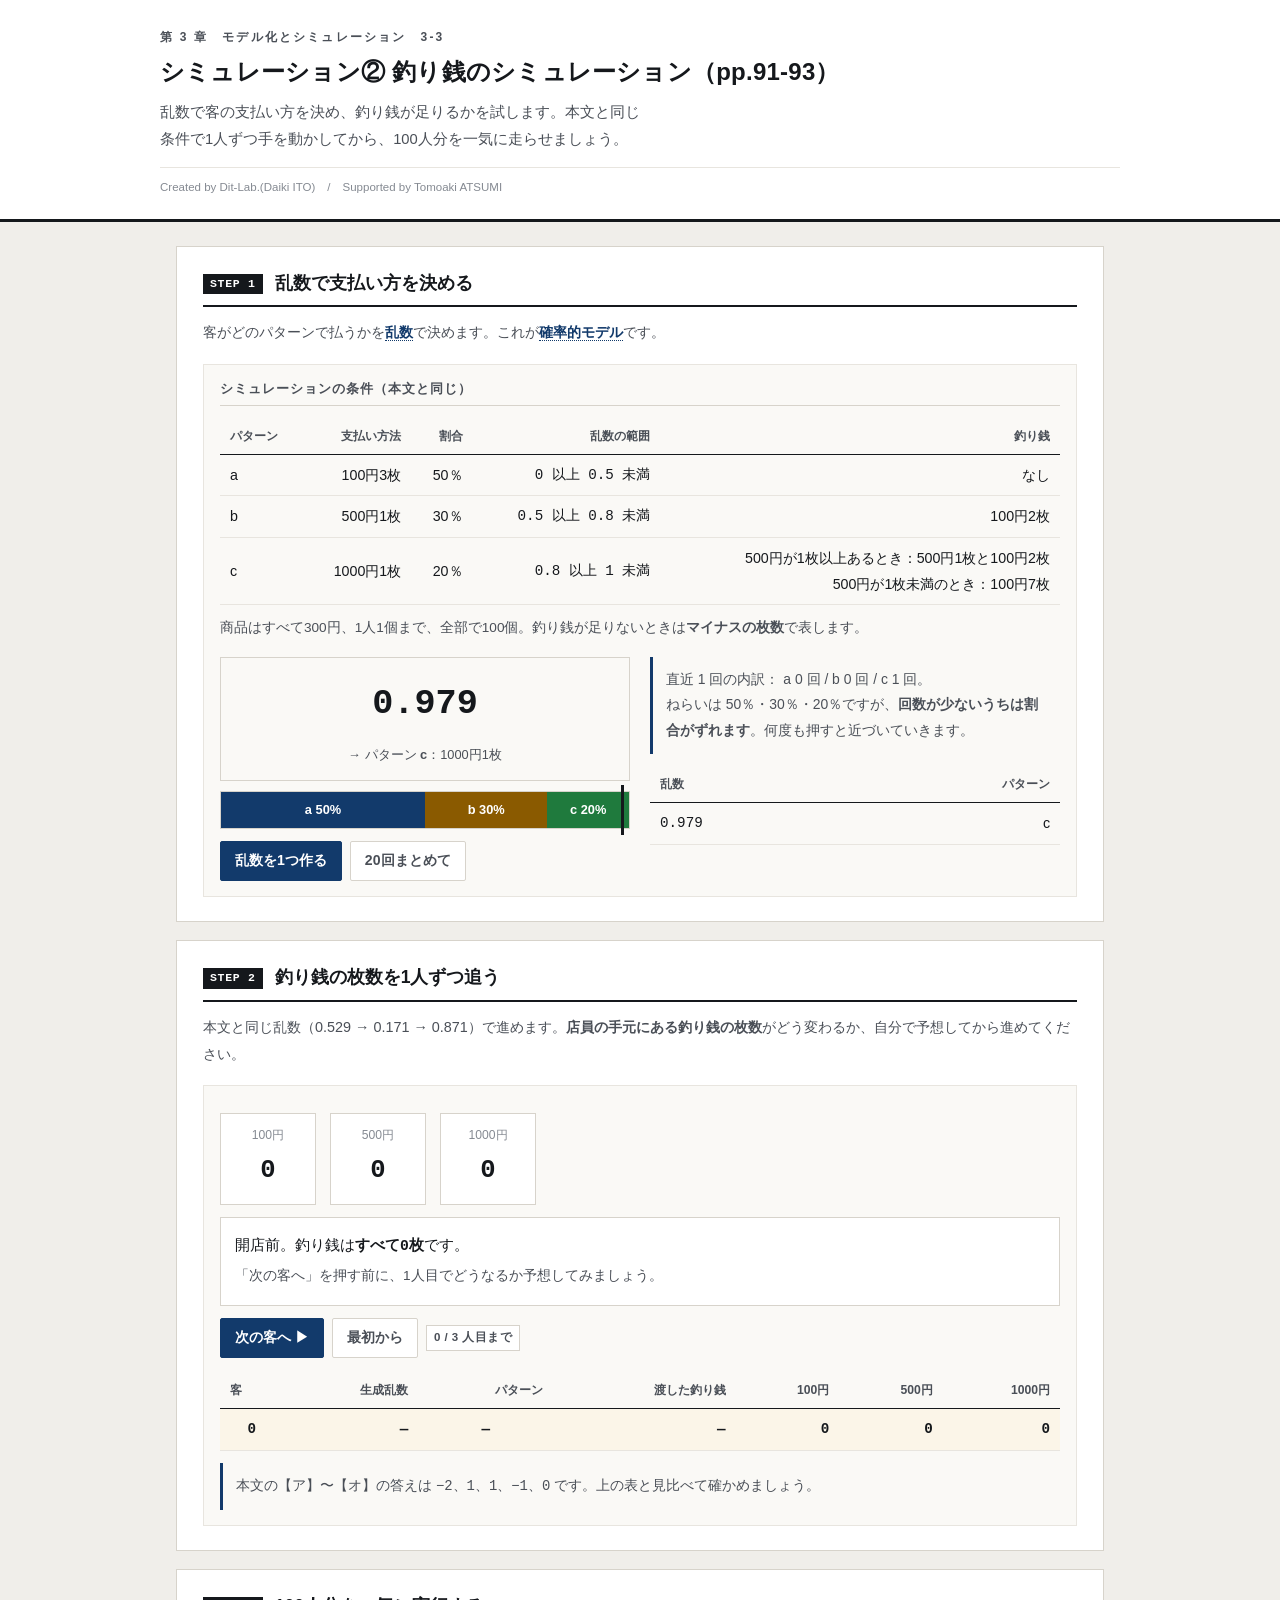
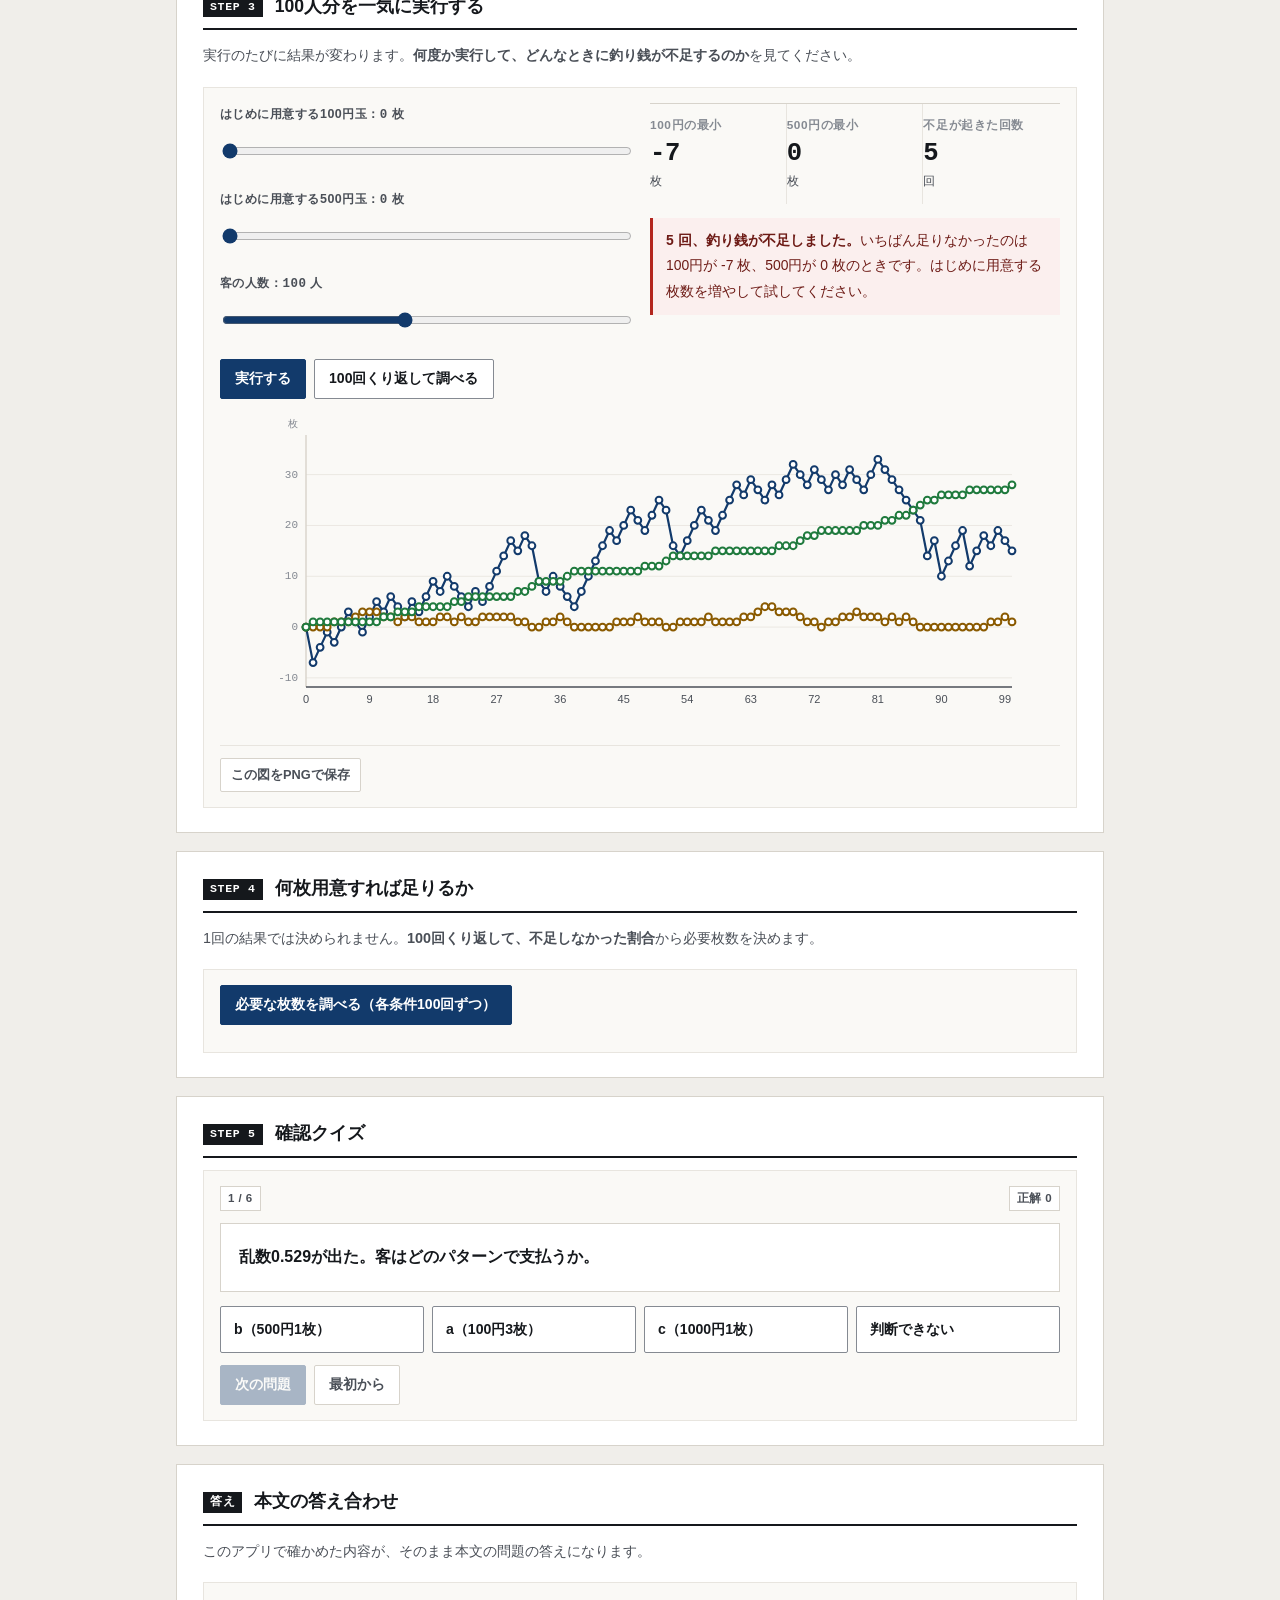
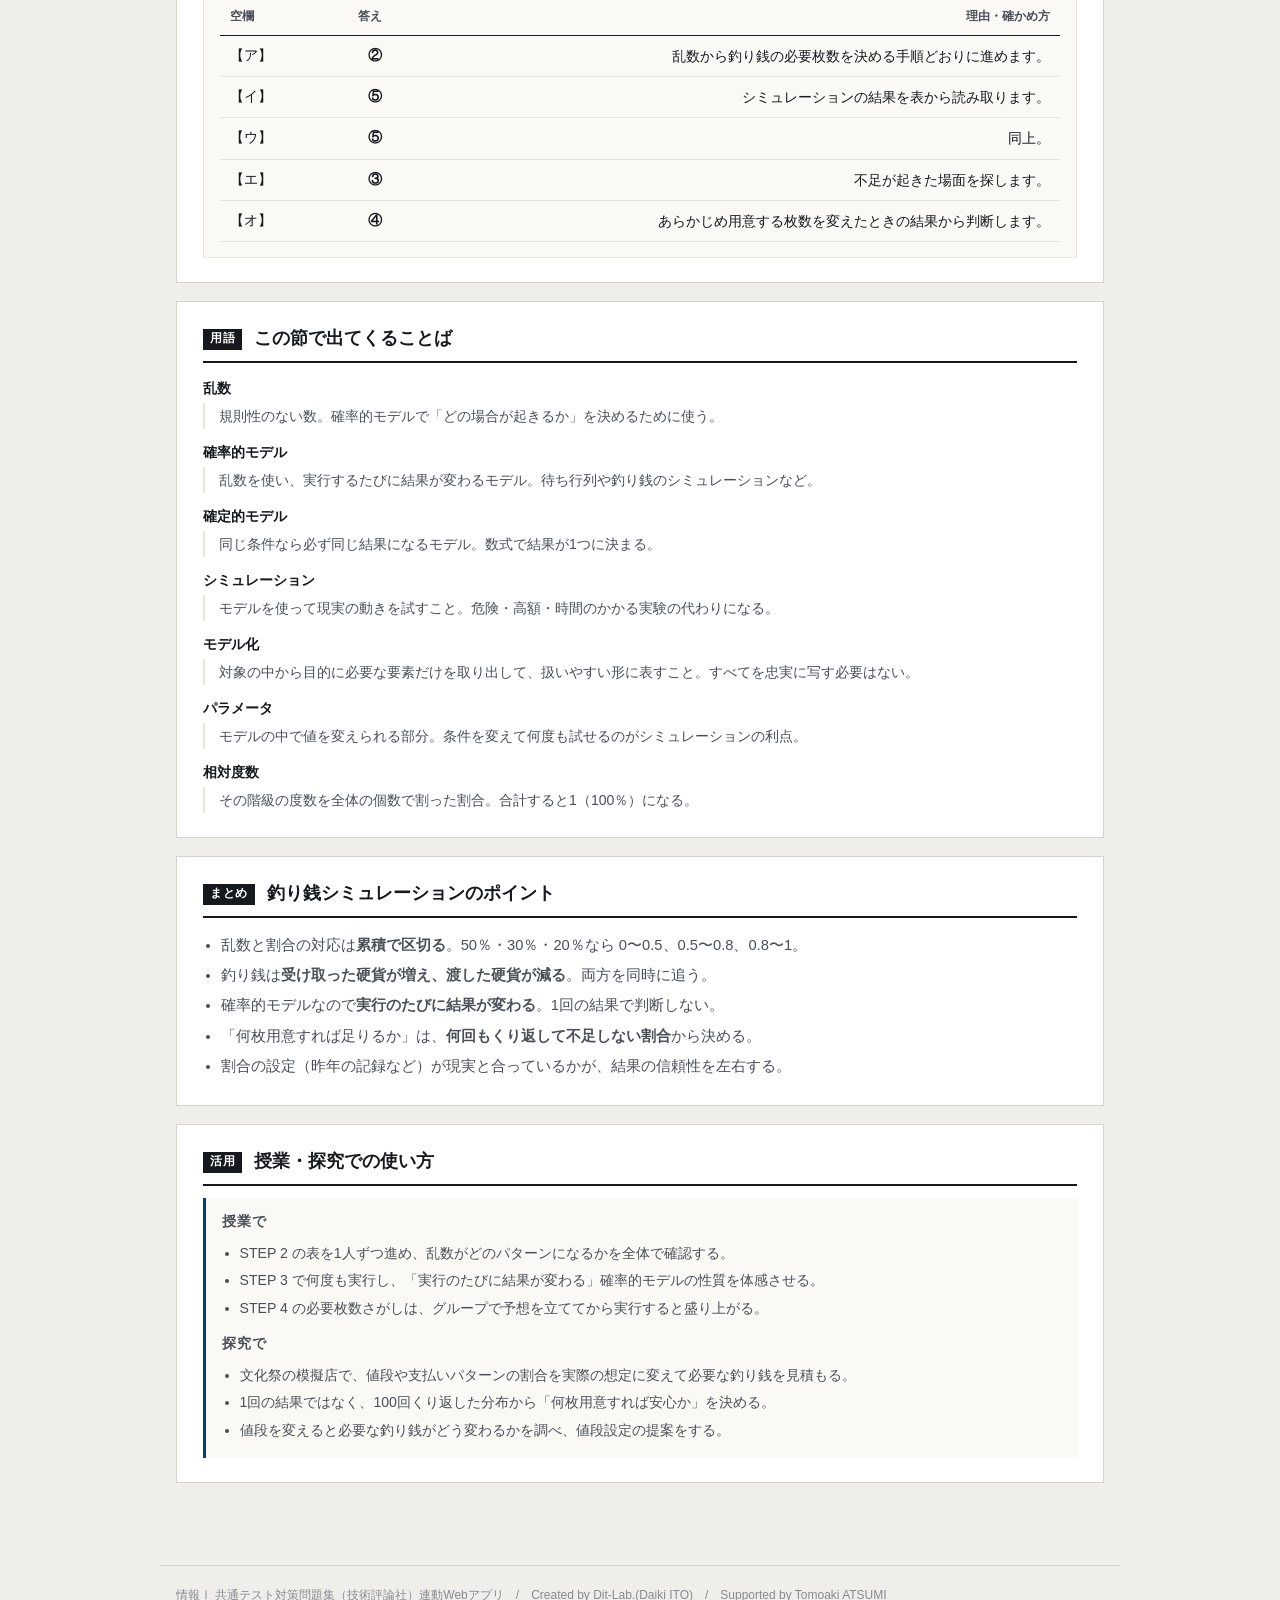
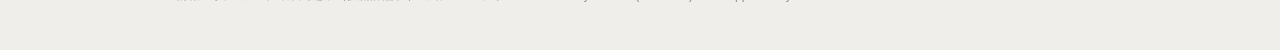
==== commit 65dd1a00: "feat: 本文の答え合わせカードを追加（空欄・答え・確かめ方）" ====
--- a/index.html
+++ b/index.html
@@ -142,6 +142,14 @@
     </div>
   </section>
 
+  <section class="step" id="ansBox">
+    <h2><span class="no">答え</span>本文の答え合わせ</h2>
+    <p class="desc">このアプリで確かめた内容が、そのまま本文の問題の答えになります。</p>
+    <div class="panel">
+      <div class="tbl-scroll"><table class="tbl"><thead><tr><th>空欄</th><th>答え</th><th>理由・確かめ方</th></tr></thead><tbody><tr><td class="mono">【ア】</td><td class="mono"><strong>②</strong></td><td>乱数から釣り銭の必要枚数を決める手順どおりに進めます。</td></tr><tr><td class="mono">【イ】</td><td class="mono"><strong>⑤</strong></td><td>シミュレーションの結果を表から読み取ります。</td></tr><tr><td class="mono">【ウ】</td><td class="mono"><strong>⑤</strong></td><td>同上。</td></tr><tr><td class="mono">【エ】</td><td class="mono"><strong>③</strong></td><td>不足が起きた場面を探します。</td></tr><tr><td class="mono">【オ】</td><td class="mono"><strong>④</strong></td><td>あらかじめ用意する枚数を変えたときの結果から判断します。</td></tr></tbody></table></div>
+    </div>
+  </section>
+
   <section class="step" id="glossary">
     <h2><span class="no">用語</span>この節で出てくることば</h2>
     <div id="glossBox"></div>
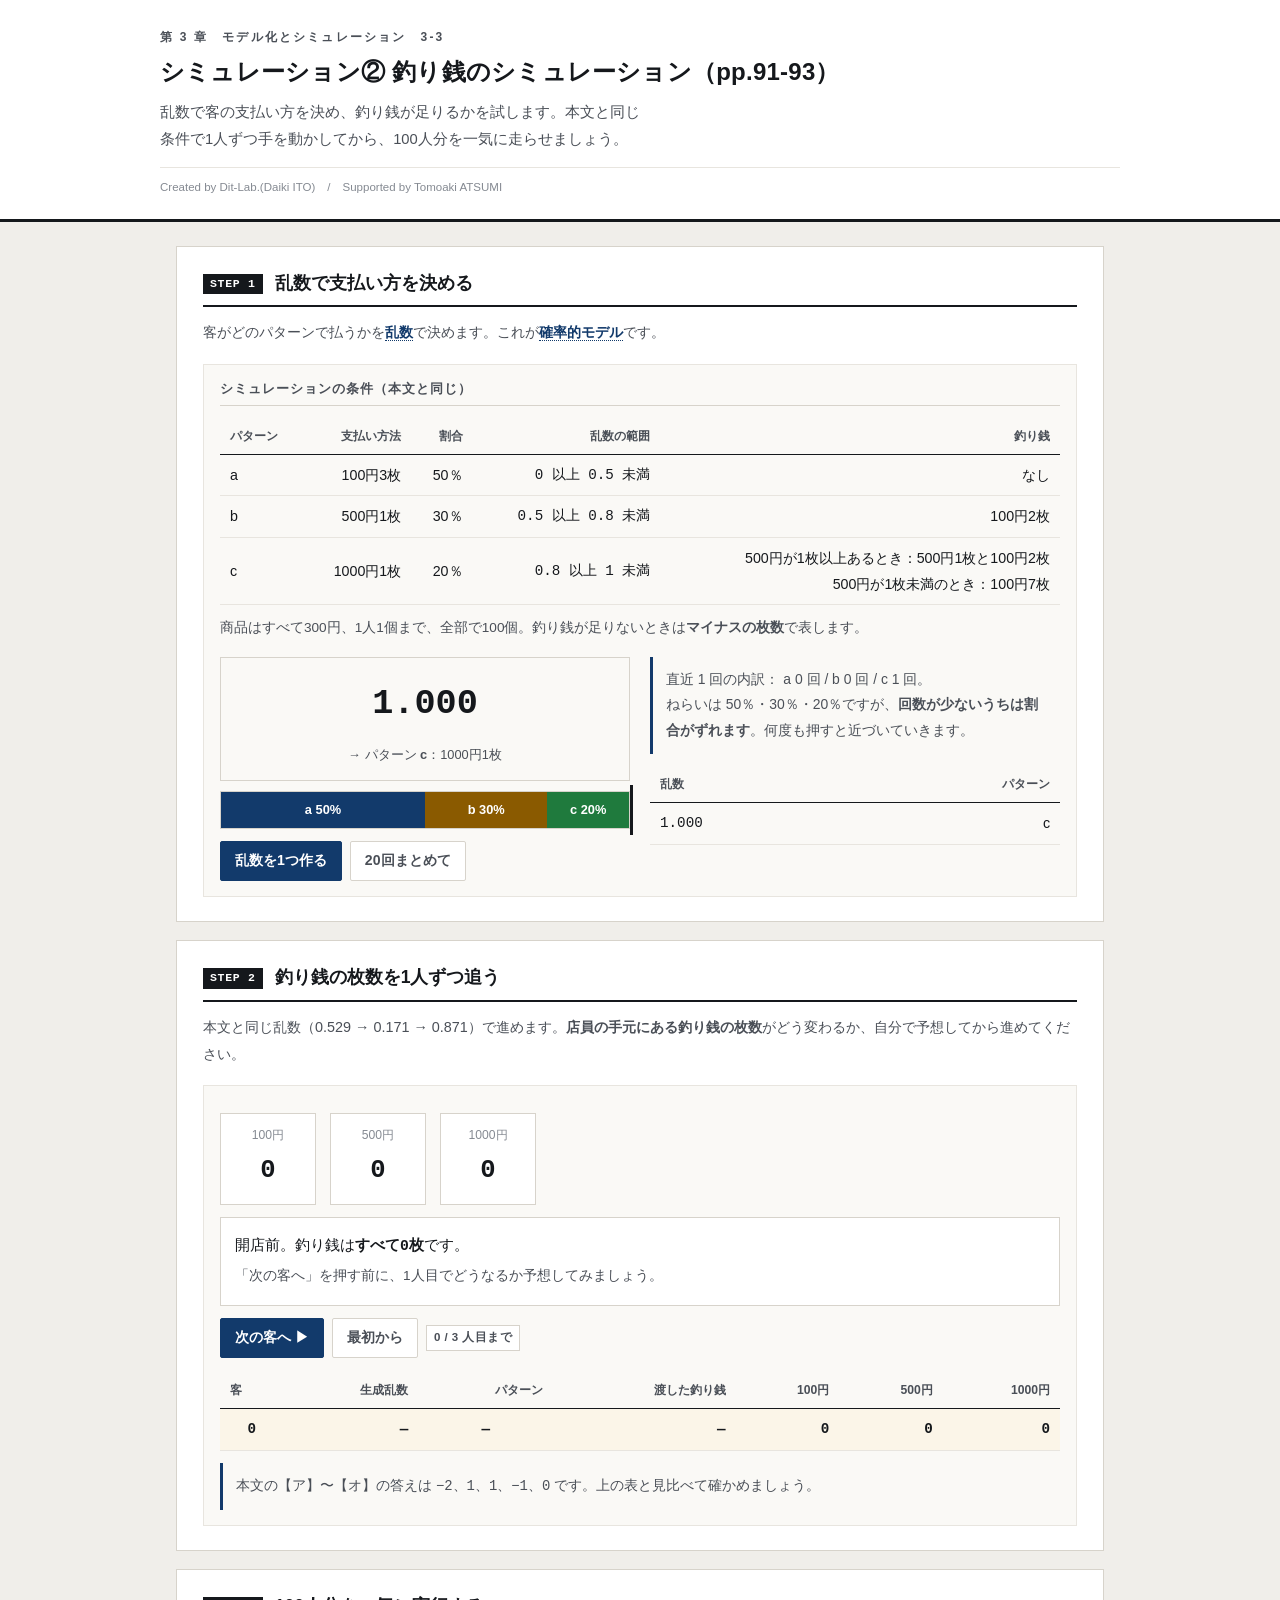
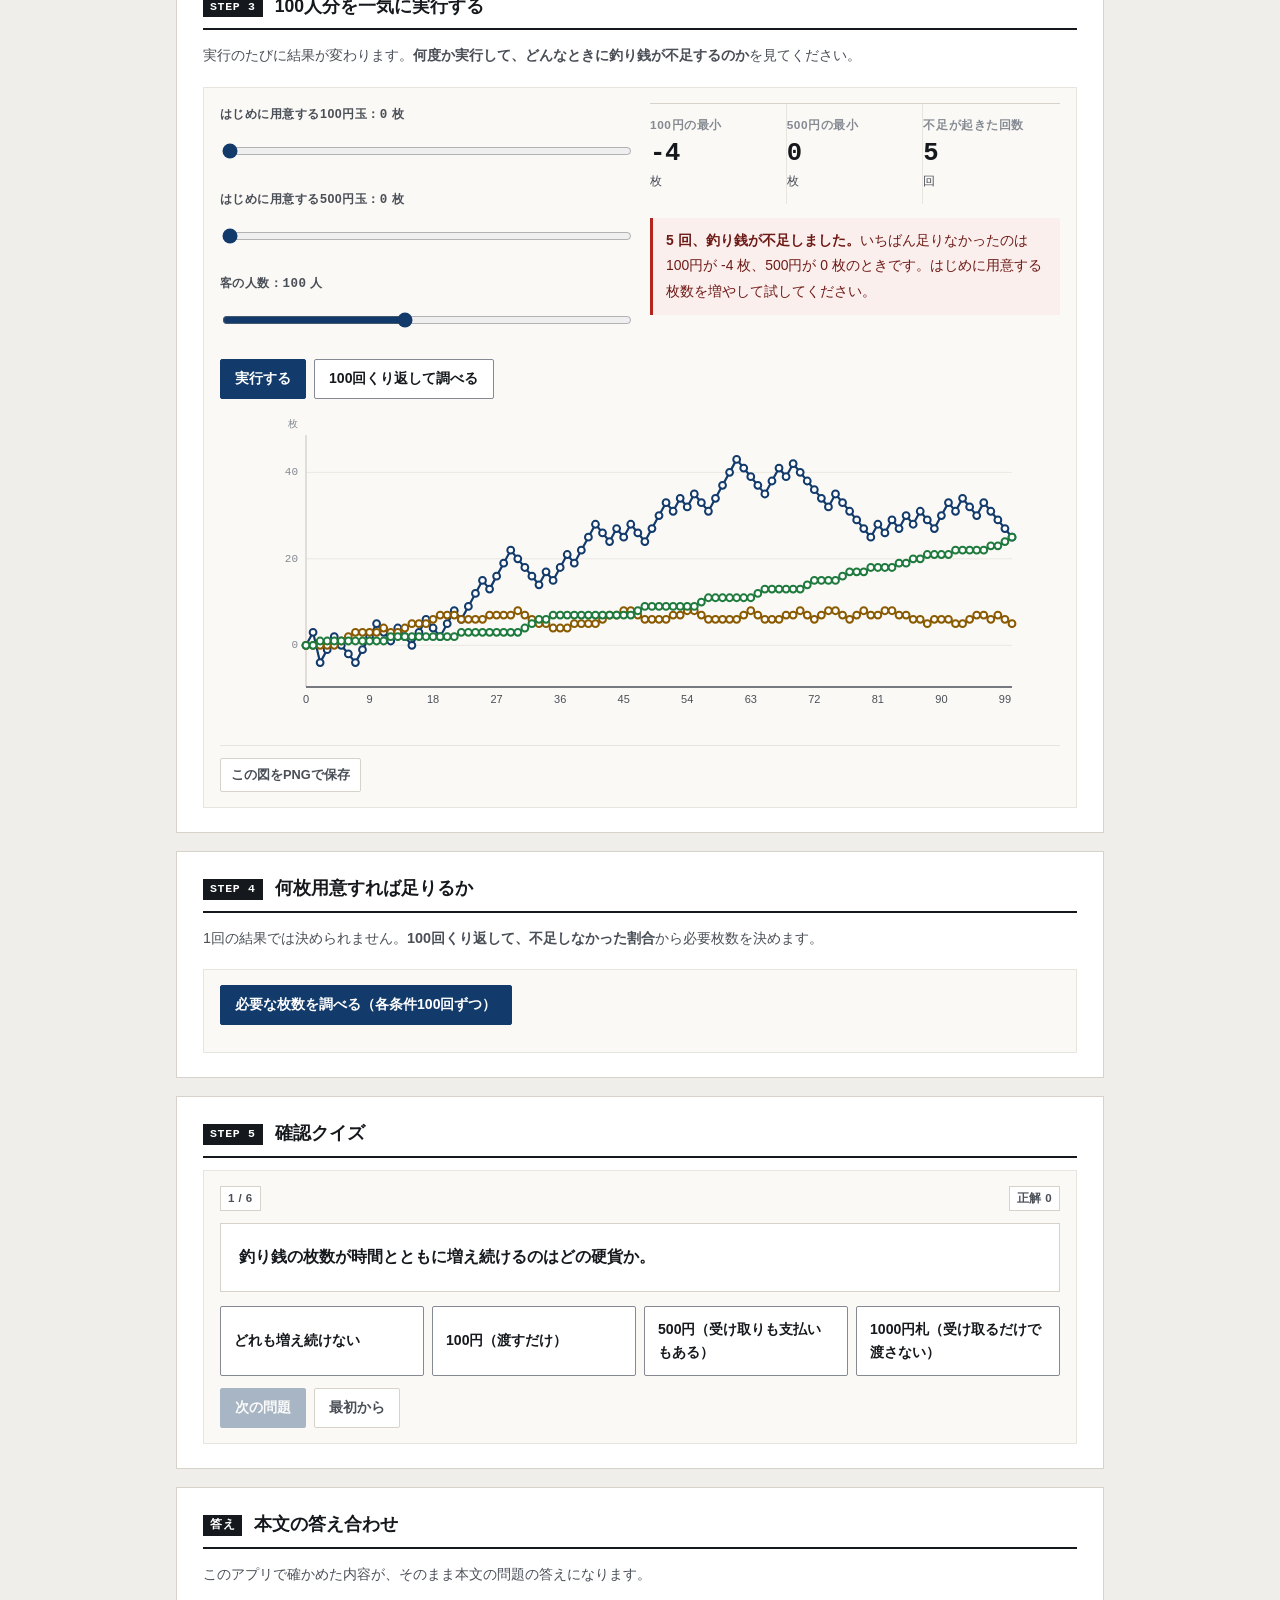
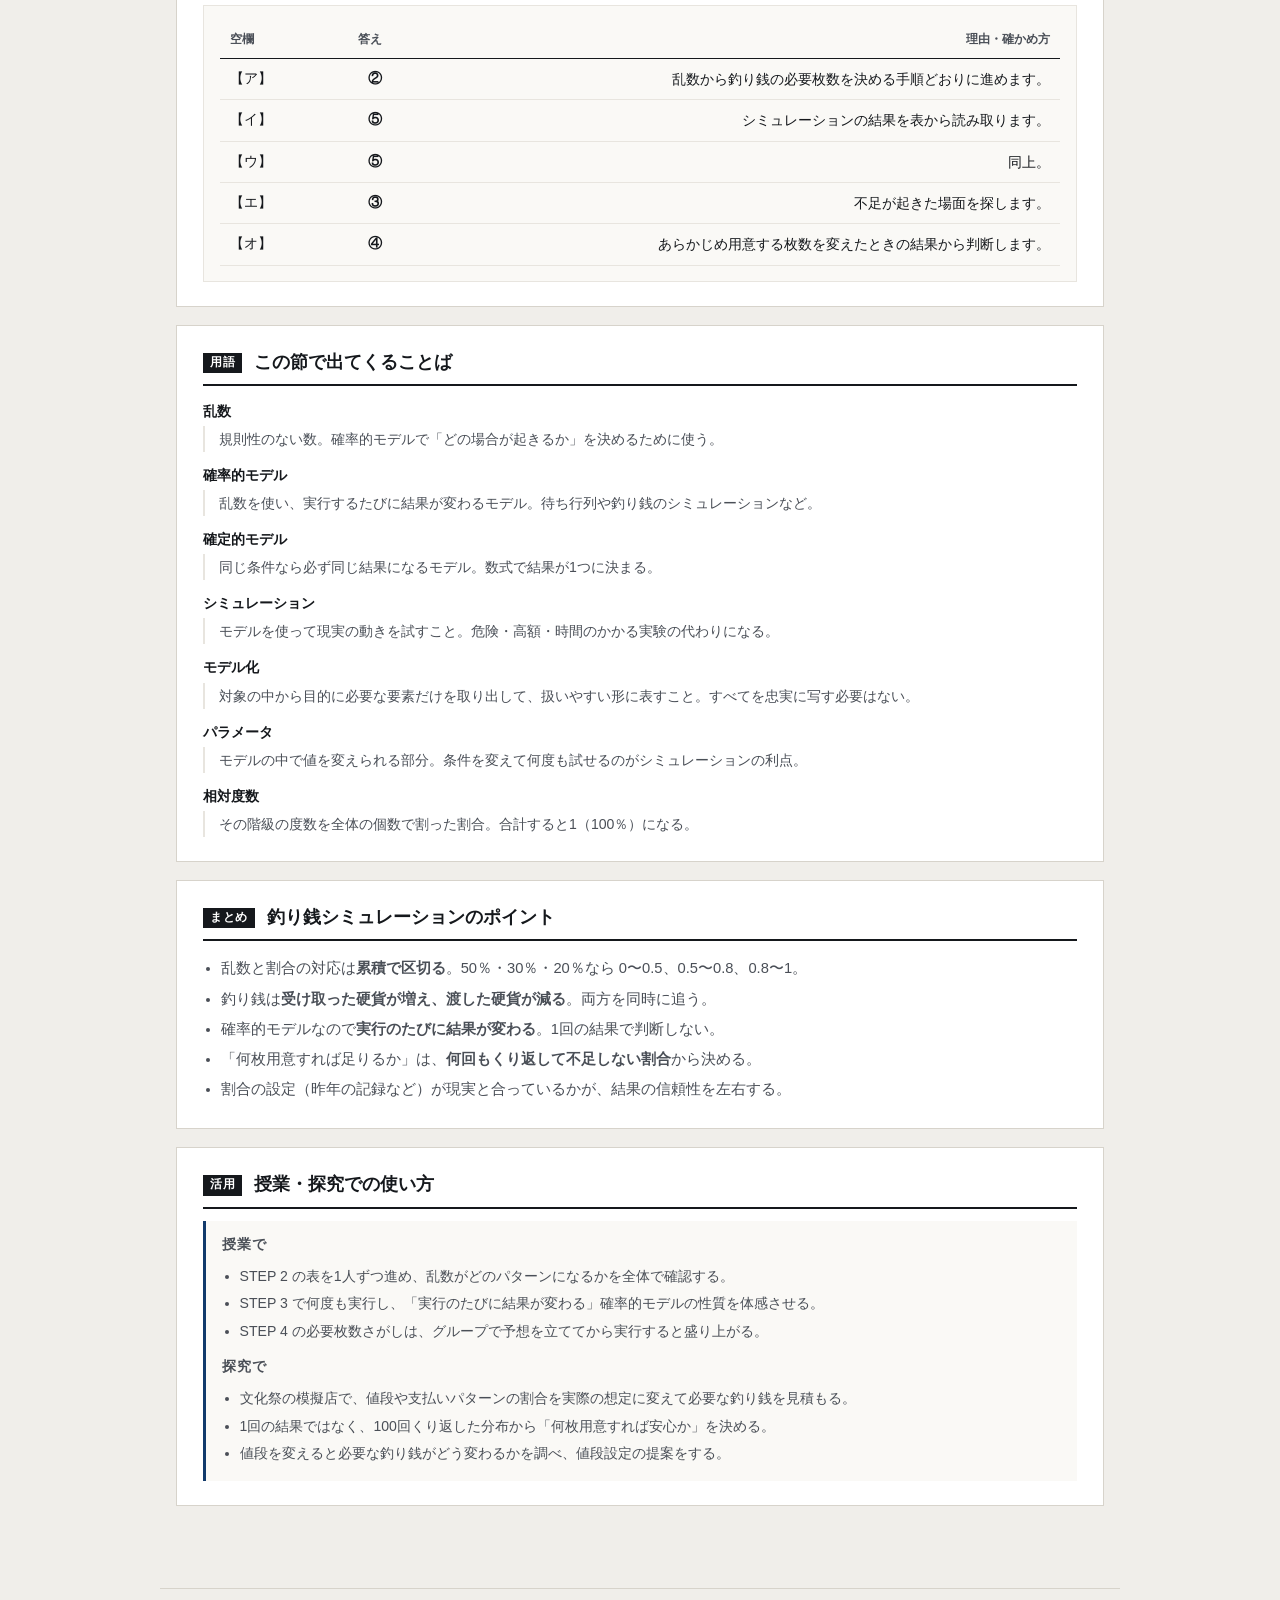
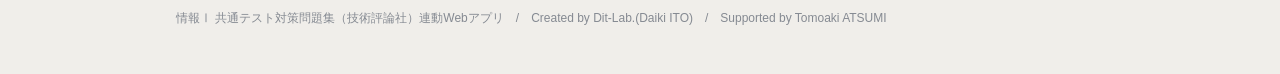
==== commit c1e8d723: "fix: 設問見出しのレイアウト不具合を修正（.qhead→.pq）" ====
--- a/index.html
+++ b/index.html
@@ -6,7 +6,7 @@
 <title>シミュレーション② 釣り銭のシミュレーション｜情報Ⅰ共通テスト対策問題集</title>
 <meta name="description" content="乱数で客の支払い方を決め、釣り銭が足りるかを試します。本文と同じ条件で1人ずつ手を動かしてから、100人分を一気に走らせましょう。">
 <link rel="icon" href="data:image/svg+xml,%3Csvg xmlns=%22http://www.w3.org/2000/svg%22 viewBox=%220 0 32 32%22%3E%3Crect width=%2232%22 height=%2232%22 fill=%22%2315181c%22/%3E%3Ctext x=%2216%22 y=%2222%22 font-size=%2218%22 font-family=%22monospace%22 fill=%22%23fff%22 text-anchor=%22middle%22%3E01%3C/text%3E%3C/svg%3E">
-<link rel="stylesheet" href="css/style.css?v=239696b1">
+<link rel="stylesheet" href="css/style.css?v=ea93572e">
 <link rel="stylesheet" href="css/app.css?v=f16fe81f">
 </head>
 <body>
--- a/css/style.css
+++ b/css/style.css
@@ -68,6 +68,7 @@
 .grid{display:grid; gap:20px}
 .grid > *{min-width:0}          /* 子の中身で列が広がるのを防ぐ */
 @media(min-width:800px){ .grid.c2{grid-template-columns:1fr 1fr} }
+@media(min-width:800px){ .grid.c21{grid-template-columns:1.45fr 1fr} }
 
 .panel{border:1px solid var(--rule-2); background:var(--paper-2); padding:15px 16px; min-width:0}
 .panel > h3{
@@ -225,7 +226,7 @@
   .dg-c, .dg-h{ min-width:110px }
 }
 @media (max-width:820px){
-  .grid.c2{grid-template-columns:1fr}
+  .grid.c2,.grid.c21{grid-template-columns:1fr}
   .dg-scroll{max-height:340px}
   .filebox{flex-direction:column; align-items:stretch}
   .filebox .sel{max-width:100%}
@@ -267,3 +268,13 @@
   cursor:pointer; font-size:.88rem; max-width:100%; text-align:left; font-family:inherit; color:var(--ink)}
 .cards .c:hover{background:var(--warn-bg)}
 .cards .c.used{opacity:.35; pointer-events:none}
+
+/* --- 予想してから実行 --- */
+.pmark{display:inline-block; background:var(--accent); color:#fff; font-size:.7rem; font-weight:700;
+  letter-spacing:.08em; padding:2px 7px; border-radius:2px; margin-right:8px; vertical-align:2px}
+input.pin{font-size:1.05rem; padding:7px 10px; border:1px solid var(--rule); border-radius:3px;
+  width:9em; max-width:100%; background:#fff}
+.btn-row .unit{color:var(--muted); font-size:.9rem}
+.choice4 .btn.on{border-color:var(--accent); box-shadow:inset 0 0 0 1px var(--accent); font-weight:700}
+/* 設問文の見出し（flex ではなく通常の段落。.qhead は左右振り分け用なので用途が別） */
+.pq{margin:0 0 10px; font-weight:700; line-height:1.85}
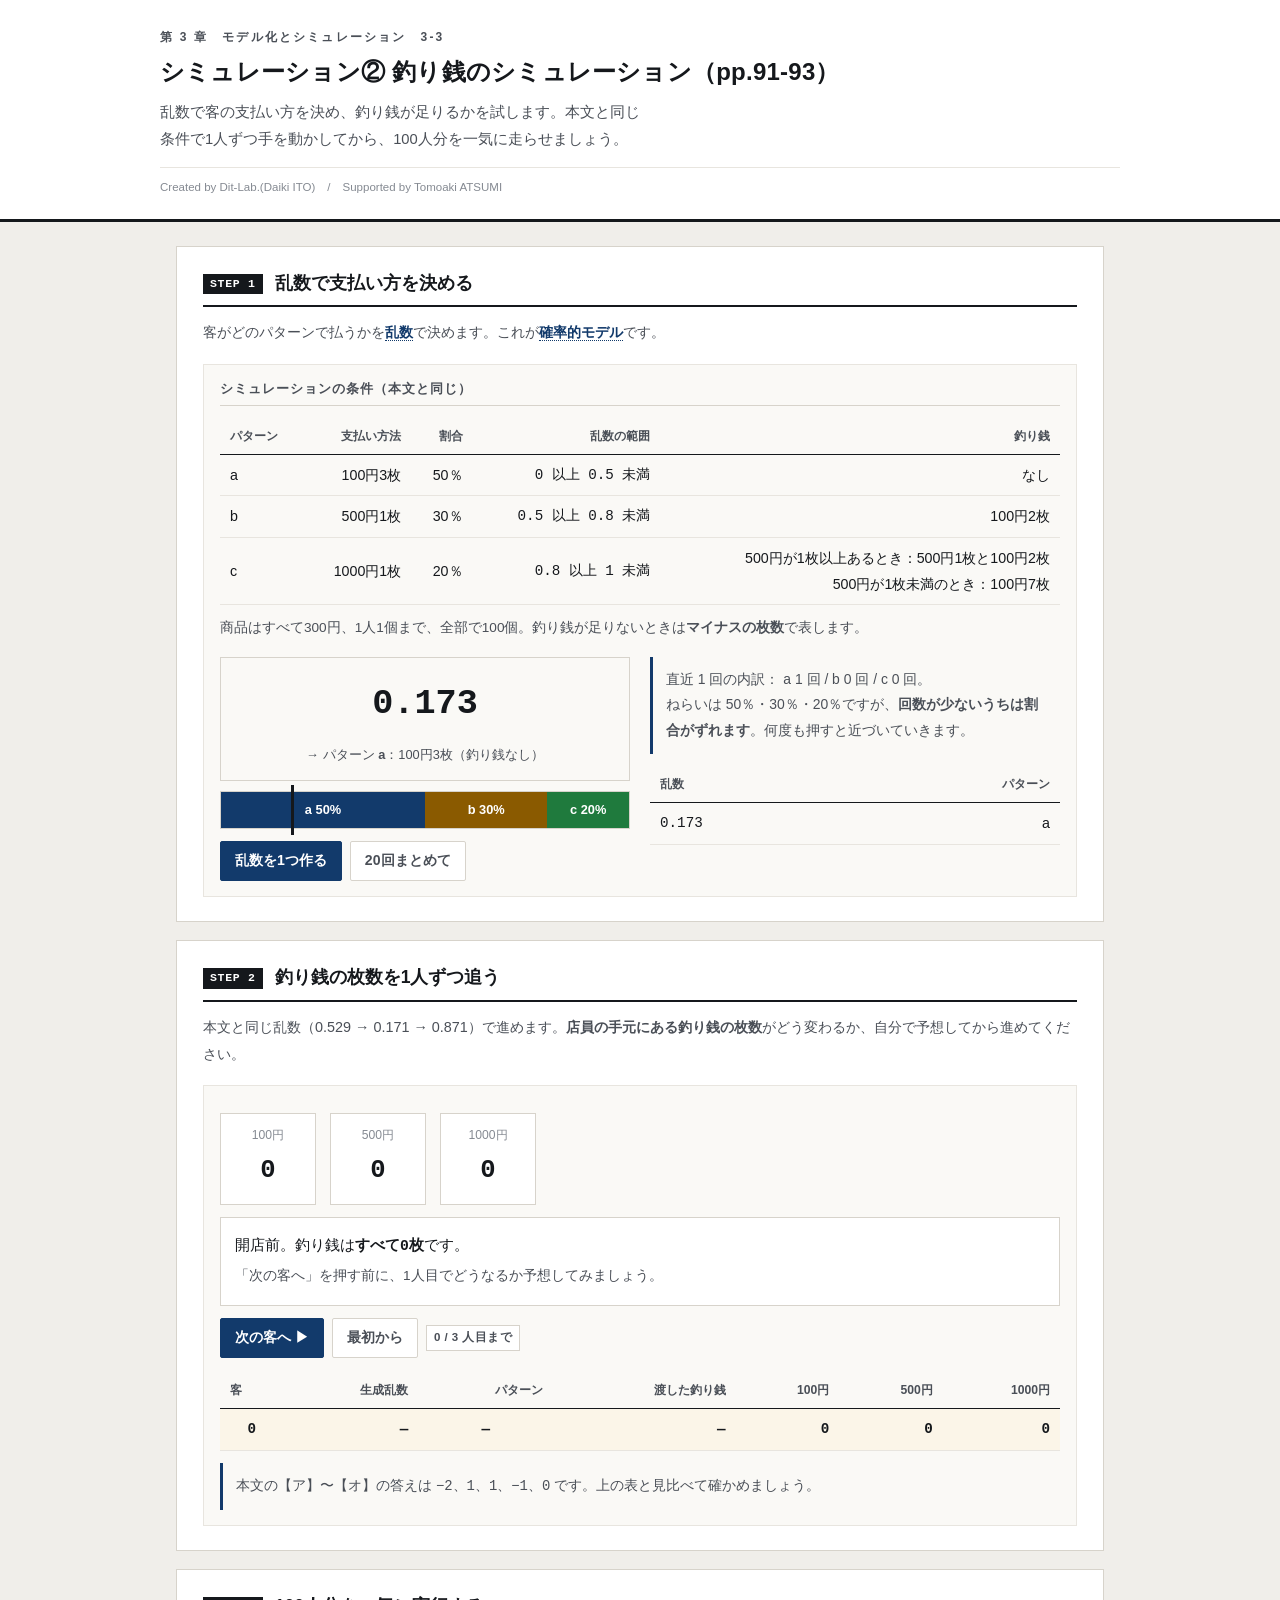
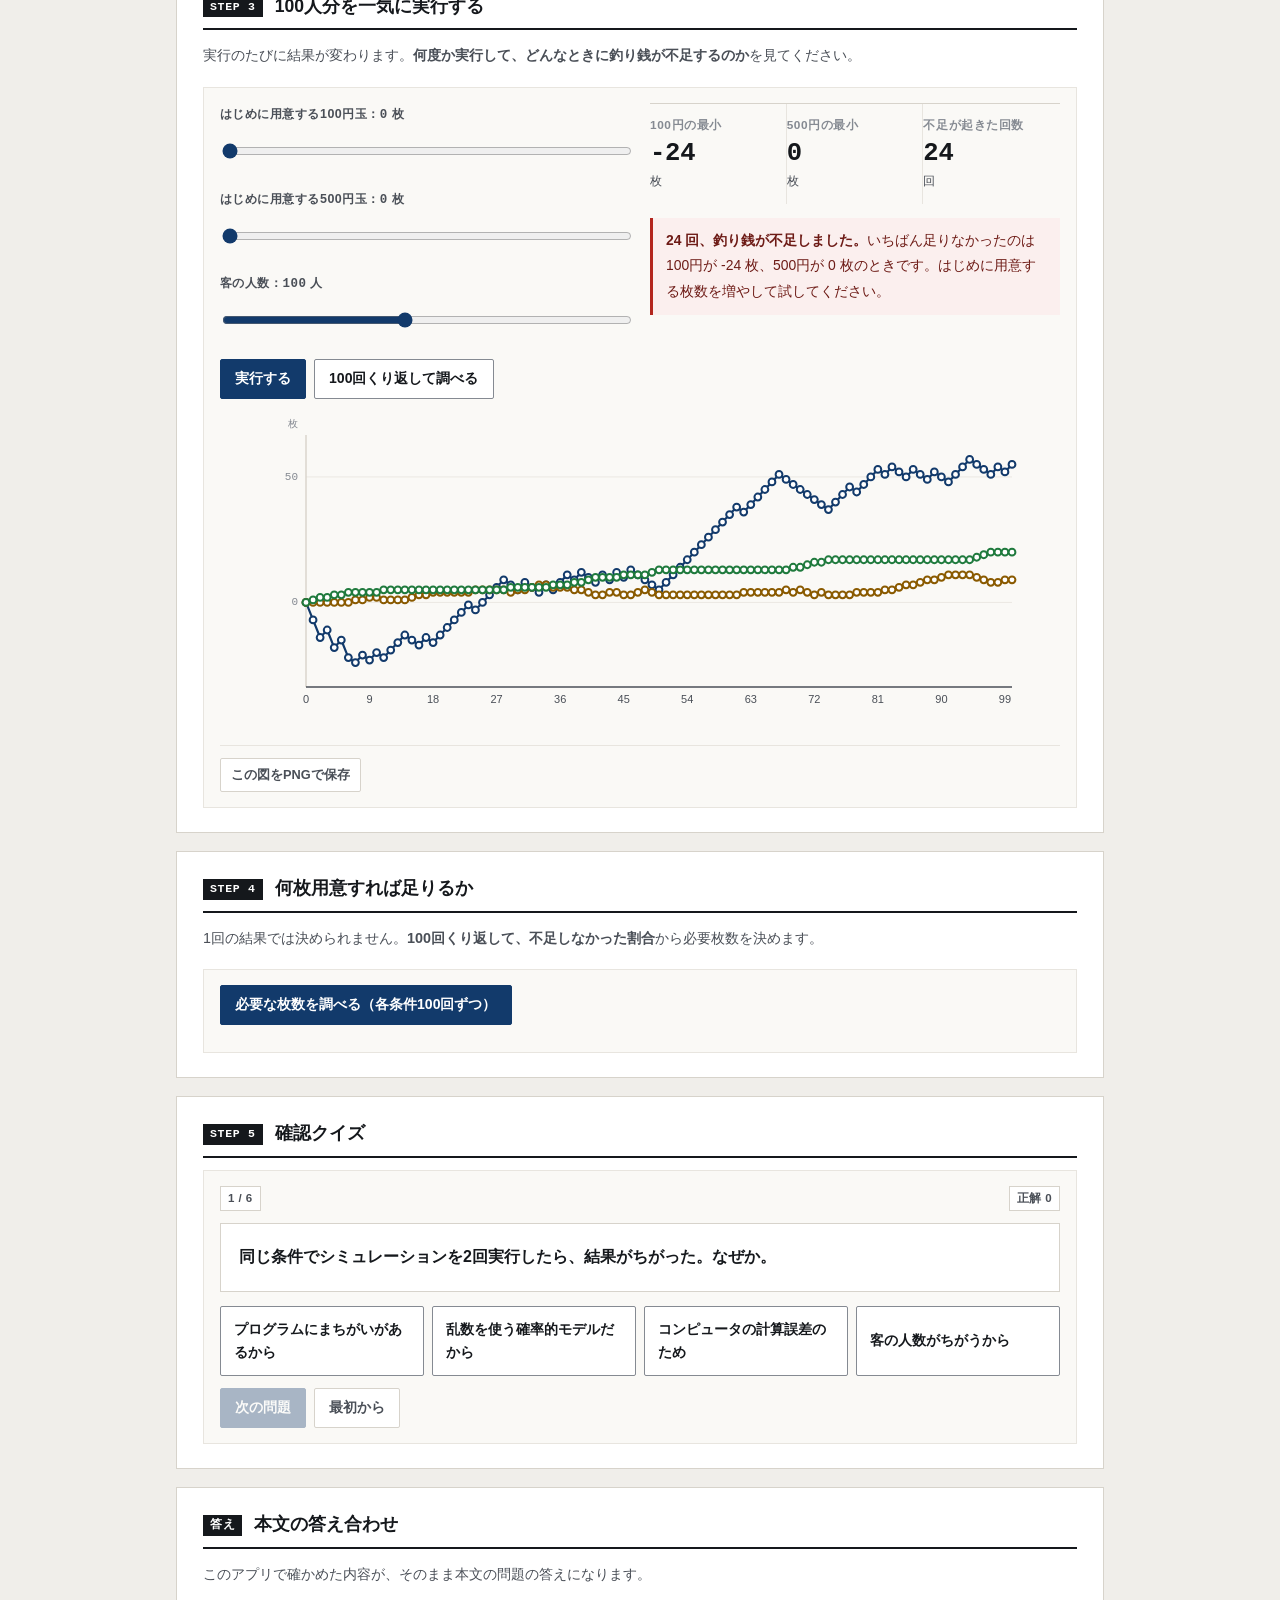
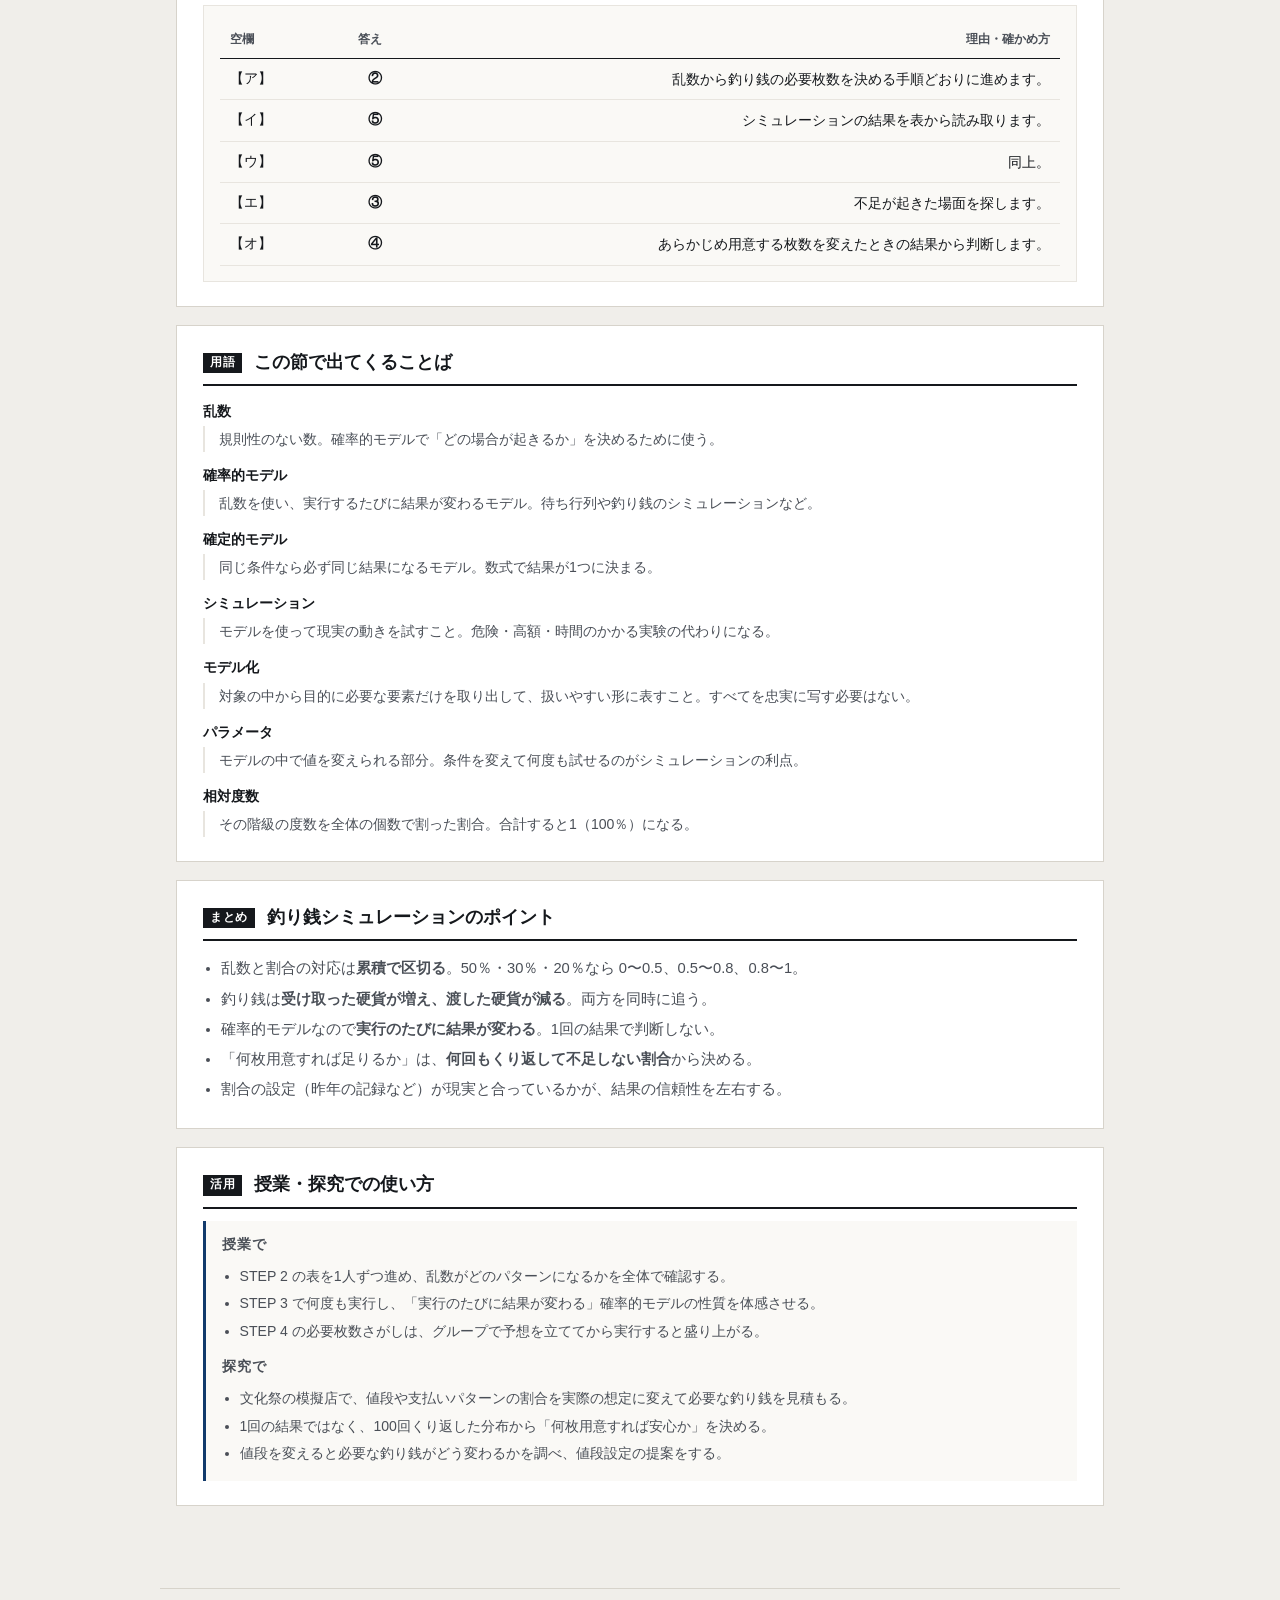
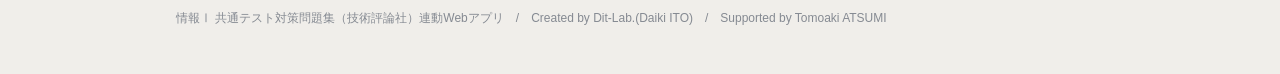
==== commit 22534f65: "fix: 解説文が折り返さず画面からはみ出す場合がある不具合を修正" ====
--- a/index.html
+++ b/index.html
@@ -6,7 +6,7 @@
 <title>シミュレーション② 釣り銭のシミュレーション｜情報Ⅰ共通テスト対策問題集</title>
 <meta name="description" content="乱数で客の支払い方を決め、釣り銭が足りるかを試します。本文と同じ条件で1人ずつ手を動かしてから、100人分を一気に走らせましょう。">
 <link rel="icon" href="data:image/svg+xml,%3Csvg xmlns=%22http://www.w3.org/2000/svg%22 viewBox=%220 0 32 32%22%3E%3Crect width=%2232%22 height=%2232%22 fill=%22%2315181c%22/%3E%3Ctext x=%2216%22 y=%2222%22 font-size=%2218%22 font-family=%22monospace%22 fill=%22%23fff%22 text-anchor=%22middle%22%3E01%3C/text%3E%3C/svg%3E">
-<link rel="stylesheet" href="css/style.css?v=ea93572e">
+<link rel="stylesheet" href="css/style.css?v=1b60c856">
 <link rel="stylesheet" href="css/app.css?v=f16fe81f">
 </head>
 <body>
--- a/css/style.css
+++ b/css/style.css
@@ -118,7 +118,7 @@
 table.tbl thead th{border-bottom:1.5px solid var(--ink); font-size:.76rem; color:var(--ink-2); font-weight:700; white-space:nowrap}
 .tbl-scroll{overflow-x:auto; -webkit-overflow-scrolling:touch; max-width:100%}
 
-.note{padding:10px 13px; font-size:.87rem; border-left:3px solid var(--ink-3); background:var(--paper-2)}
+.note{padding:10px 13px; font-size:.87rem; border-left:3px solid var(--ink-3); background:var(--paper-2); overflow-wrap:break-word; word-break:break-word}
 .note.ok{background:var(--ok-bg); border-left-color:var(--ok); color:#123f22}
 .note.ng{background:var(--ng-bg); border-left-color:var(--ng); color:#6d1a15}
 .note.info{background:var(--paper-2); border-left-color:var(--accent); color:var(--ink-2)}
